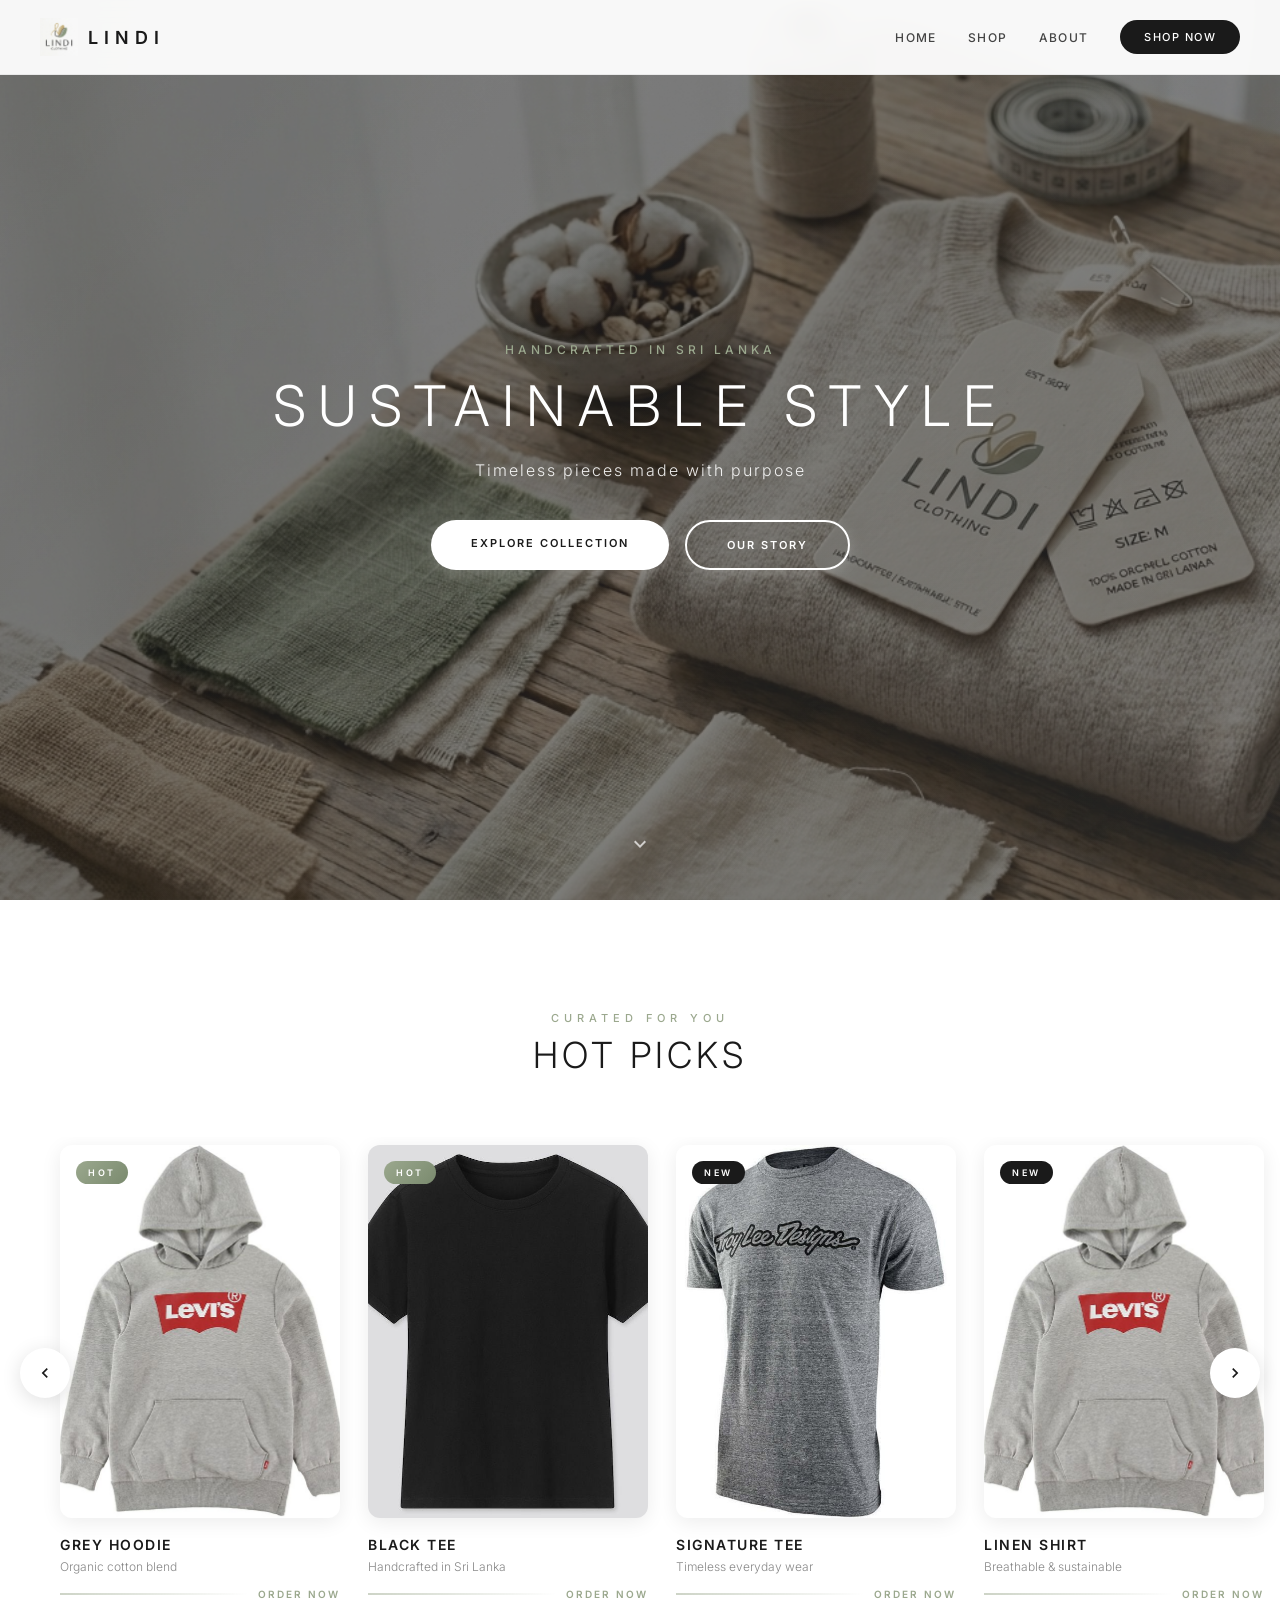
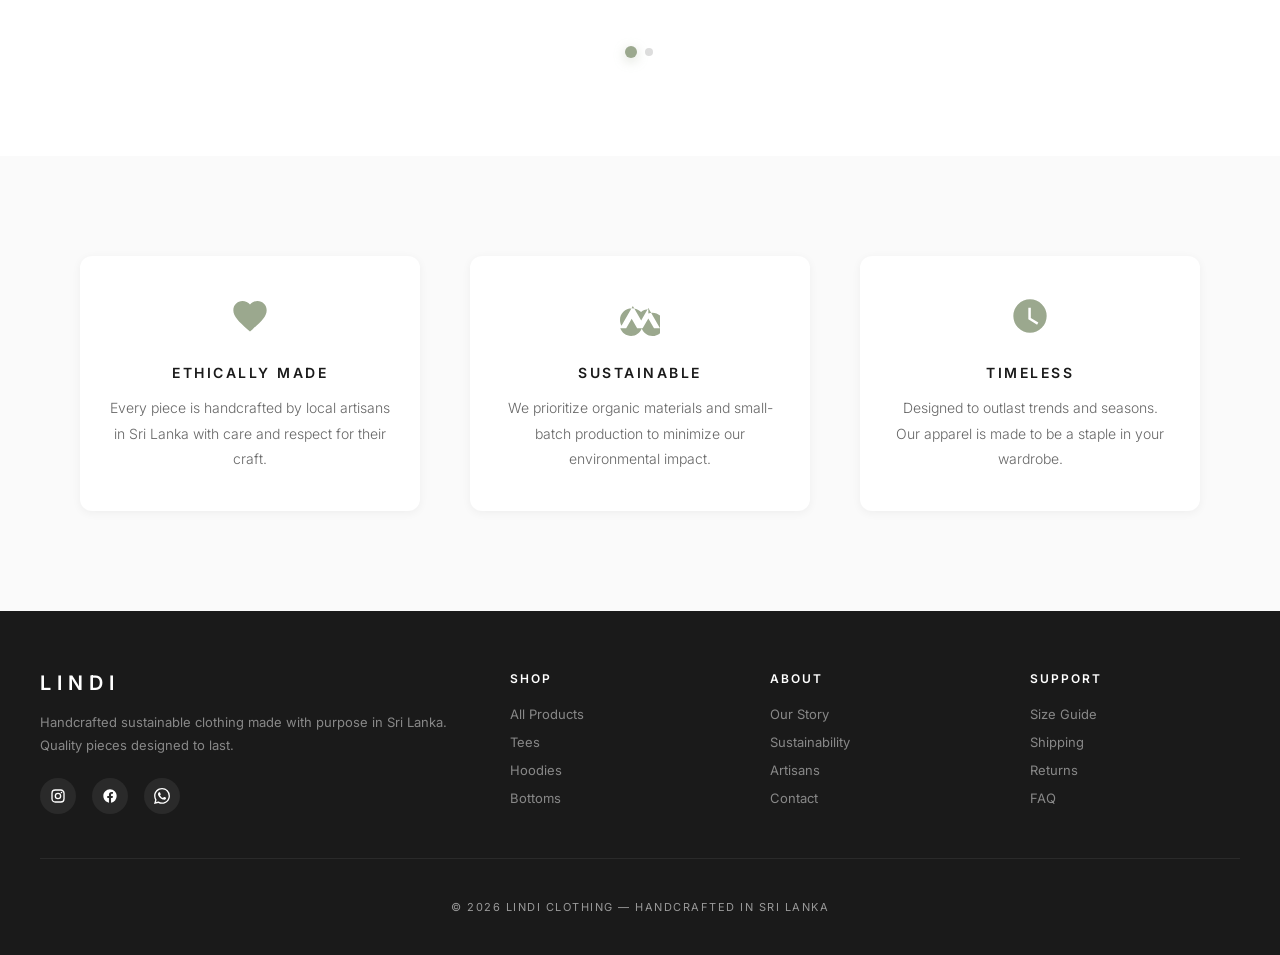
==== index.html @ acdf3db8 "Update index.html" ====
<!DOCTYPE html>
<html lang="en">
<head>
  <meta charset="UTF-8">
  <title>LINDI CLOTHING | Sustainable Style</title>
  <meta name="viewport" content="width=device-width, initial-scale=1.0">
  <link rel="icon" type="image/png" href="favicon.png">
  <link href="https://fonts.googleapis.com/css2?family=Inter:wght@300;400;500;600;700&display=swap" rel="stylesheet">
  <style>
    *, *::before, *::after { box-sizing: border-box; }
    body { 
      font-family: 'Inter', sans-serif; 
      margin: 0; 
      background: #fafafa; 
      color: #1a1a1a; 
      overflow-x: hidden; 
    }

    /* --- NAVIGATION --- */
    nav {
      background: rgba(255, 255, 255, 0.95);
      backdrop-filter: blur(10px);
      padding: 18px 40px;
      display: flex;
      justify-content: space-between;
      align-items: center;
      position: fixed;
      top: 0;
      left: 0;
      right: 0;
      z-index: 1000;
      border-bottom: 1px solid rgba(0,0,0,0.06);
      transition: padding 0.3s, box-shadow 0.3s;
    }
    nav.scrolled { 
      padding: 12px 40px; 
      box-shadow: 0 2px 20px rgba(0,0,0,0.08);
    }
    .logo-container { 
      display: flex; 
      align-items: center; 
      text-decoration: none;
      transition: transform 0.3s;
    }
    .logo-container:hover { transform: scale(1.02); }
    .logo-img { height: 38px; margin-right: 10px; }
    .brand-name { 
      font-size: 18px; 
      letter-spacing: 6px; 
      color: #1a1a1a; 
      font-weight: 600; 
      text-transform: uppercase; 
    }
    .nav-links { display: flex; align-items: center; gap: 32px; }
    .nav-link { 
      color: #444; 
      text-decoration: none; 
      font-size: 12px; 
      letter-spacing: 1.2px; 
      font-weight: 500; 
      text-transform: uppercase; 
      position: relative;
      transition: color 0.3s;
    }
    .nav-link::after {
      content: '';
      position: absolute;
      bottom: -4px;
      left: 0;
      width: 0;
      height: 2px;
      background: #9BA88E;
      transition: width 0.3s;
    }
    .nav-link:hover { color: #9BA88E; }
    .nav-link:hover::after { width: 100%; }
    .nav-cta {
      padding: 10px 24px;
      background: #1a1a1a;
      color: #fff !important;
      border-radius: 30px;
      font-size: 11px;
      letter-spacing: 1.5px;
      font-weight: 500;
      text-transform: uppercase;
      transition: all 0.3s;
    }
    .nav-cta:hover { 
      background: #9BA88E; 
      transform: translateY(-2px);
      box-shadow: 0 4px 12px rgba(155, 168, 142, 0.3);
    }
    .mobile-menu-btn {
      display: none;
      background: none;
      border: none;
      cursor: pointer;
      padding: 8px;
      z-index: 1001;
    }
    .mobile-menu-btn span {
      display: block;
      width: 24px;
      height: 2px;
      background: #1a1a1a;
      margin: 5px 0;
      transition: 0.3s;
    }

    /* --- HERO --- */
    .hero {
      position: relative;
      height: 100vh;
      width: 100%;
      background: linear-gradient(135deg, #1a1a1a 0%, #3a3a3a 100%);
      display: flex;
      justify-content: center;
      align-items: center;
      text-align: center;
      overflow: hidden;
    }
    .hero-bg {
      position: absolute;
      inset: 0;
      background: url('hero.png') no-repeat center center;
      background-size: cover;
      opacity: 0.4;
      animation: zoomIn 20s ease-in-out infinite alternate;
    }
    @keyframes zoomIn {
      0% { transform: scale(1); }
      100% { transform: scale(1.1); }
    }
    .hero-content { 
      position: relative; 
      z-index: 2; 
      color: white; 
      padding: 0 20px;
      animation: fadeInUp 1s ease-out;
    }
    @keyframes fadeInUp {
      from { opacity: 0; transform: translateY(30px); }
      to { opacity: 1; transform: translateY(0); }
    }
    .hero-eyebrow {
      font-size: 12px;
      letter-spacing: 4px;
      text-transform: uppercase;
      color: #9BA88E;
      margin-bottom: 16px;
      font-weight: 500;
    }
    .hero-content h1 { 
      font-size: 56px; 
      font-weight: 300; 
      letter-spacing: 12px; 
      text-transform: uppercase; 
      margin: 0 0 20px; 
      line-height: 1.2;
    }
    .hero-subtitle {
      font-size: 16px;
      font-weight: 300;
      letter-spacing: 2px;
      margin-bottom: 40px;
      opacity: 0.9;
    }
    .hero-buttons {
      display: flex;
      gap: 16px;
      justify-content: center;
      flex-wrap: wrap;
    }
    .hero-btn {
      display: inline-block;
      padding: 16px 40px;
      background: #fff;
      color: #1a1a1a;
      text-decoration: none;
      font-size: 11px;
      letter-spacing: 2px;
      font-weight: 600;
      text-transform: uppercase;
      border-radius: 30px;
      transition: all 0.3s;
      box-shadow: 0 4px 15px rgba(255,255,255,0.2);
    }
    .hero-btn:hover { 
      background: #9BA88E; 
      color: #fff;
      transform: translateY(-3px);
      box-shadow: 0 8px 25px rgba(155, 168, 142, 0.4);
    }
    .hero-btn.secondary {
      background: transparent;
      border: 2px solid #fff;
      color: #fff;
    }
    .hero-btn.secondary:hover {
      background: #fff;
      color: #1a1a1a;
    }
    .scroll-indicator {
      position: absolute;
      bottom: 40px;
      left: 50%;
      transform: translateX(-50%);
      animation: bounce 2s infinite;
    }
    @keyframes bounce {
      0%, 20%, 50%, 80%, 100% { transform: translateX(-50%) translateY(0); }
      40% { transform: translateX(-50%) translateY(-10px); }
      60% { transform: translateX(-50%) translateY(-5px); }
    }
    .scroll-indicator svg {
      width: 24px;
      height: 24px;
      fill: #fff;
      opacity: 0.7;
    }

    /* --- HOT PICKS --- */
    .hot-picks-section { 
      padding: 100px 0; 
      background: #fff;
      position: relative;
    }
    .section-eyebrow { 
      text-align: center; 
      font-size: 11px; 
      letter-spacing: 5px; 
      text-transform: uppercase; 
      color: #9BA88E; 
      font-weight: 500; 
      margin-bottom: 8px; 
    }
    .section-heading { 
      text-align: center; 
      font-size: 36px; 
      font-weight: 300; 
      letter-spacing: 4px; 
      color: #1a1a1a; 
      margin: 0 0 60px; 
      text-transform: uppercase;
    }

    .hp-track-wrap { position: relative; overflow: hidden; }
    .hp-track {
      display: flex;
      gap: 28px;
      padding: 8px 60px;
      transition: transform 0.5s cubic-bezier(0.25, 0.46, 0.45, 0.94);
      will-change: transform;
    }

    .hp-card { 
      flex-shrink: 0; 
      width: 280px; 
      cursor: pointer;
      transition: transform 0.3s;
    }
    .hp-card:hover { transform: translateY(-8px); }
    .hp-img-wrap {
      position: relative;
      width: 100%;
      aspect-ratio: 3/4;
      background: #f8f8f8;
      border-radius: 12px;
      overflow: hidden;
      margin-bottom: 18px;
      box-shadow: 0 4px 20px rgba(0,0,0,0.08);
      transition: box-shadow 0.3s;
    }
    .hp-card:hover .hp-img-wrap {
      box-shadow: 0 12px 40px rgba(0,0,0,0.15);
    }
    .hp-img-wrap img { 
      width: 100%; 
      height: 100%; 
      object-fit: cover; 
      display: block; 
      transition: transform 0.6s ease; 
    }
    .hp-card:hover .hp-img-wrap img { transform: scale(1.08); }

    .hp-badge {
      position: absolute;
      top: 16px;
      left: 16px;
      background: #1a1a1a;
      color: #fff;
      font-size: 9px;
      letter-spacing: 2.5px;
      font-weight: 600;
      text-transform: uppercase;
      padding: 6px 12px;
      border-radius: 20px;
      z-index: 2;
    }
    .hp-badge.hot { background: linear-gradient(135deg, #9BA88E 0%, #7a8a6e 100%); }

    .hp-card-name { 
      font-size: 14px; 
      letter-spacing: 1.5px; 
      text-transform: uppercase; 
      color: #1a1a1a; 
      font-weight: 600; 
      margin: 0 0 6px; 
    }
    .hp-card-sub { 
      font-size: 12px; 
      color: #888; 
      font-weight: 300; 
      margin: 0 0 14px; 
    }
    .hp-cta { 
      display: flex; 
      align-items: center; 
      gap: 10px; 
      font-size: 10px; 
      letter-spacing: 2px; 
      text-transform: uppercase; 
      color: #9BA88E; 
      font-weight: 600; 
    }
    .hp-cta-line { 
      flex: 1; 
      height: 2px; 
      background: linear-gradient(90deg, #9BA88E, transparent);
      opacity: 0.5; 
      transition: opacity 0.3s; 
    }
    .hp-card:hover .hp-cta-line { opacity: 1; }

    .hp-btn {
      position: absolute;
      top: 50%;
      transform: translateY(-50%);
      width: 50px;
      height: 50px;
      border-radius: 50%;
      background: #fff;
      border: none;
      display: flex;
      align-items: center;
      justify-content: center;
      cursor: pointer;
      z-index: 10;
      box-shadow: 0 4px 20px rgba(0,0,0,0.12);
      transition: all 0.3s;
    }
    .hp-btn:hover { 
      background: #9BA88E; 
      transform: translateY(-50%) scale(1.1);
      box-shadow: 0 6px 30px rgba(155, 168, 142, 0.4);
    }
    .hp-btn svg { width: 20px; fill: #1a1a1a; transition: fill 0.2s; }
    .hp-btn:hover svg { fill: #fff; }
    .hp-prev { left: 20px; }
    .hp-next { right: 20px; }

    .hp-dots { display: flex; justify-content: center; gap: 10px; margin-top: 40px; }
    .hp-dot {
      width: 8px; height: 8px; border-radius: 50%;
      background: #ddd; border: none; padding: 0; cursor: pointer;
      transition: all 0.3s;
    }
    .hp-dot:hover { background: #bbb; }
    .hp-dot.active { 
      background: #9BA88E; 
      transform: scale(1.5);
      box-shadow: 0 2px 8px rgba(155, 168, 142, 0.4);
    }

    /* --- PILLARS --- */
    .pillars {
      display: grid;
      grid-template-columns: repeat(auto-fit, minmax(300px, 1fr));
      gap: 50px;
      padding: 100px 40px;
      max-width: 1200px;
      margin: 0 auto;
      text-align: center;
      background: #fafafa;
    }
    .pillar-item {
      padding: 40px 30px;
      background: #fff;
      border-radius: 12px;
      transition: all 0.3s;
      box-shadow: 0 2px 10px rgba(0,0,0,0.05);
    }
    .pillar-item:hover {
      transform: translateY(-8px);
      box-shadow: 0 12px 30px rgba(0,0,0,0.1);
    }
    .pillar-item svg { 
      width: 40px; 
      height: 40px; 
      margin-bottom: 24px; 
      fill: #9BA88E;
      transition: transform 0.3s;
    }
    .pillar-item:hover svg { transform: scale(1.1); }
    .pillar-item h3 { 
      font-size: 14px; 
      letter-spacing: 2.5px; 
      text-transform: uppercase; 
      font-weight: 600; 
      margin: 0 0 14px;
      color: #1a1a1a;
    }
    .pillar-item p { 
      font-size: 14px; 
      color: #666; 
      font-weight: 300; 
      line-height: 1.8; 
      margin: 0; 
    }

    /* --- FOOTER --- */
    footer {
      background: #1a1a1a;
      color: #999;
      padding: 60px 40px 30px;
    }
    .footer-content {
      max-width: 1200px;
      margin: 0 auto;
      display: grid;
      grid-template-columns: 2fr 1fr 1fr 1fr;
      gap: 50px;
      margin-bottom: 40px;
    }
    .footer-brand h3 {
      font-size: 20px;
      letter-spacing: 6px;
      text-transform: uppercase;
      color: #fff;
      margin: 0 0 16px;
      font-weight: 600;
    }
    .footer-brand p {
      font-size: 13px;
      line-height: 1.8;
      color: #888;
      margin: 0 0 20px;
    }
    .social-links {
      display: flex;
      gap: 16px;
    }
    .social-links a {
      width: 36px;
      height: 36px;
      background: #2a2a2a;
      border-radius: 50%;
      display: flex;
      align-items: center;
      justify-content: center;
      transition: all 0.3s;
    }
    .social-links a:hover {
      background: #9BA88E;
      transform: translateY(-3px);
    }
    .social-links svg {
      width: 16px;
      height: 16px;
      fill: #fff;
    }
    .footer-section h4 {
      font-size: 12px;
      letter-spacing: 2px;
      text-transform: uppercase;
      color: #fff;
      margin: 0 0 20px;
      font-weight: 600;
    }
    .footer-section a {
      display: block;
      color: #888;
      text-decoration: none;
      font-size: 13px;
      margin-bottom: 12px;
      transition: color 0.3s;
    }
    .footer-section a:hover { color: #9BA88E; }
    .footer-bottom {
      border-top: 1px solid #2a2a2a;
      padding-top: 30px;
      text-align: center;
      font-size: 11px;
      letter-spacing: 1.5px;
      text-transform: uppercase;
    }

    /* --- RESPONSIVE & MOBILE NAV FIX --- */
    @media (max-width: 968px) {
      .mobile-menu-btn { display: block; }
      
      .nav-links { 
        display: none; /* Hidden by default */
        flex-direction: column;
        position: absolute;
        top: 100%;
        left: 0;
        width: 100%;
        background: #fff;
        padding: 40px;
        gap: 24px;
        border-bottom: 1px solid rgba(0,0,0,0.06);
        box-shadow: 0 10px 30px rgba(0,0,0,0.1);
        text-align: center;
      }

      /* When menu is open */
      .nav-links.active {
        display: flex;
      }

      /* Animation for Hamburger to X */
      .mobile-menu-btn.active span:nth-child(1) { transform: translateY(7px) rotate(45deg); }
      .mobile-menu-btn.active span:nth-child(2) { opacity: 0; }
      .mobile-menu-btn.active span:nth-child(3) { transform: translateY(-7px) rotate(-45deg); }

      .hero-content h1 { font-size: 40px; letter-spacing: 8px; }
      .section-heading { font-size: 28px; }
      .footer-content { grid-template-columns: 1fr; gap: 40px; }
    }

    @media (max-width: 768px) {
      nav { padding: 15px 20px; }
      .hero-content h1 { font-size: 32px; letter-spacing: 6px; }
      .hero-subtitle { font-size: 14px; }
      .hp-btn { display: none; }
      .hp-track { padding: 8px 20px; overflow-x: auto; scrollbar-width: none; }
      .hp-track::-webkit-scrollbar { display: none; }
      .hp-card { width: 220px; }
      .pillars { padding: 60px 20px; gap: 30px; }
    }
  </style>
</head>
<body>

<!-- NAVIGATION -->
<nav id="nav">
  <a href="index.html" class="logo-container">
    <img src="logo.png" alt="Lindi Logo" class="logo-img">
    <span class="brand-name">LINDI</span>
  </a>
  
  <div class="nav-links" id="navLinks">
    <a href="index.html" class="nav-link">Home</a>
    <a href="shop.html" class="nav-link">Shop</a>
    <a href="about.html" class="nav-link">About</a>
    <a href="shop.html" class="nav-link nav-cta">Shop Now</a>
  </div>

  <button class="mobile-menu-btn" id="menuBtn" aria-label="Toggle Menu">
    <span></span>
    <span></span>
    <span></span>
  </button>
</nav>

<!-- HERO -->
<section class="hero">
  <div class="hero-bg"></div>
  <div class="hero-content">
    <p class="hero-eyebrow">Handcrafted in Sri Lanka</p>
    <h1>Sustainable Style</h1>
    <p class="hero-subtitle">Timeless pieces made with purpose</p>
    <div class="hero-buttons">
      <a href="shop.html" class="hero-btn">Explore Collection</a>
      <a href="about.html" class="hero-btn secondary">Our Story</a>
    </div>
  </div>
  <div class="scroll-indicator">
    <svg viewBox="0 0 24 24"><path d="M7.41 8.59L12 13.17l4.59-4.58L18 10l-6 6-6-6 1.41-1.41z"/></svg>
  </div>
</section>

<!-- HOT PICKS -->
<section class="hot-picks-section">
  <p class="section-eyebrow">Curated for you</p>
  <h2 class="section-heading">Hot Picks</h2>

  <div class="hp-track-wrap">
    <button class="hp-btn hp-prev" id="prevBtn" aria-label="Previous">
      <svg viewBox="0 0 24 24"><path d="M15.41 16.59L10.83 12l4.58-4.59L14 6l-6 6 6 6 1.41-1.41z"/></svg>
    </button>

    <div class="hp-track" id="track">
      <div class="hp-card" onclick="openWA('Grey Hoodie')">
        <div class="hp-img-wrap">
          <span class="hp-badge hot">Hot</span>
          <img src="grey-hoodie.jpg" alt="Grey Hoodie">
        </div>
        <p class="hp-card-name">Grey Hoodie</p>
        <p class="hp-card-sub">Organic cotton blend</p>
        <div class="hp-cta"><span class="hp-cta-line"></span>Order Now</div>
      </div>

      <div class="hp-card" onclick="openWA('Black Tee')">
        <div class="hp-img-wrap">
          <span class="hp-badge hot">Hot</span>
          <img src="black-t-shirt.jpg" alt="Black Tee">
        </div>
        <p class="hp-card-name">Black Tee</p>
        <p class="hp-card-sub">Handcrafted in Sri Lanka</p>
        <div class="hp-cta"><span class="hp-cta-line"></span>Order Now</div>
      </div>

      <div class="hp-card" onclick="openWA('Signature Tee')">
        <div class="hp-img-wrap">
          <span class="hp-badge">New</span>
          <img src="product3.jpg" alt="Signature Tee">
        </div>
        <p class="hp-card-name">Signature Tee</p>
        <p class="hp-card-sub">Timeless everyday wear</p>
        <div class="hp-cta"><span class="hp-cta-line"></span>Order Now</div>
      </div>

      <div class="hp-card" onclick="openWA('Linen Shirt')">
        <div class="hp-img-wrap">
          <span class="hp-badge">New</span>
          <img src="grey-hoodie.jpg" alt="Linen Shirt">
        </div>
        <p class="hp-card-name">Linen Shirt</p>
        <p class="hp-card-sub">Breathable & sustainable</p>
        <div class="hp-cta"><span class="hp-cta-line"></span>Order Now</div>
      </div>
    </div>

    <button class="hp-btn hp-next" id="nextBtn" aria-label="Next">
      <svg viewBox="0 0 24 24"><path d="M8.59 16.59L13.17 12 8.59 7.41 10 6l6 6-6 6-1.41-1.41z"/></svg>
    </button>
  </div>

  <div class="hp-dots" id="dots"></div>
</section>

<!-- PILLARS -->
<section class="pillars">
  <div class="pillar-item">
    <svg viewBox="0 0 24 24"><path d="M12 21.35l-1.45-1.32C5.4 15.36 2 12.28 2 8.5 2 5.42 4.42 3 7.5 3c1.74 0 3.41.81 4.5 2.09C13.09 3.81 14.76 3 16.5 3 19.58 3 22 5.42 22 8.5c0 3.78-3.4 6.86-8.55 11.54L12 21.35z"/></svg>
    <h3>Ethically Made</h3>
    <p>Every piece is handcrafted by local artisans in Sri Lanka with care and respect for their craft.</p>
  </div>
  <div class="pillar-item">
    <svg viewBox="0 0 24 24"><path d="M17 8C15.32 8 13.84 8.61 12.65 9.61 11.16 8.23 9.18 7.39 7 7.39 3.13 7.39 0 10.52 0 14.39c0 1.24.32 2.41.89 3.42L7.7 6.03l5.01 8.68L17 7.27 24 19.39h-3.6L17 13.52l-3.43 5.87h-3.28L7 13.7l-3.29 5.69H.16C1.1 22.07 3.65 24 6.64 24c2.93 0 5.44-1.88 6.4-4.47C14 22.12 16.5 24 19.43 24 23.3 24 26.43 20.87 26.43 17c0-3.87-3.13-7-7-7-.86 0-1.69.15-2.43.44V8z"/></svg>
    <h3>Sustainable</h3>
    <p>We prioritize organic materials and small-batch production to minimize our environmental impact.</p>
  </div>
  <div class="pillar-item">
    <svg viewBox="0 0 24 24"><path d="M12 2A10 10 0 0 0 2 12a10 10 0 0 0 10 10 10 10 0 0 0 10-10A10 10 0 0 0 12 2zm.5 5v6.2l4.5 2.7-.75 1.3L11 14V7h1.5z"/></svg>
    <h3>Timeless</h3>
    <p>Designed to outlast trends and seasons. Our apparel is made to be a staple in your wardrobe.</p>
  </div>
</section>

<!-- FOOTER -->
<footer>
  <div class="footer-content">
    <div class="footer-brand">
      <h3>LINDI</h3>
      <p>Handcrafted sustainable clothing made with purpose in Sri Lanka. Quality pieces designed to last.</p>
      <div class="social-links">
        <a href="#" aria-label="Instagram"><svg viewBox="0 0 24 24"><path d="M7.8 2h8.4C19.4 2 22 4.6 22 7.8v8.4a5.8 5.8 0 0 1-5.8 5.8H7.8C4.6 22 2 19.4 2 16.2V7.8A5.8 5.8 0 0 1 7.8 2m-.2 2A3.6 3.6 0 0 0 4 7.6v8.8C4 18.39 5.61 20 7.6 20h8.8a3.6 3.6 0 0 0 3.6-3.6V7.6C20 5.61 18.39 4 16.4 4H7.6m9.65 1.5a1.25 1.25 0 0 1 1.25 1.25A1.25 1.25 0 0 1 17.25 8 1.25 1.25 0 0 1 16 6.75a1.25 1.25 0 0 1 1.25-1.25M12 7a5 5 0 0 1 5 5 5 5 0 0 1-5 5 5 5 0 0 1-5-5 5 5 0 0 1 5-5m0 2a3 3 0 0 0-3 3 3 3 0 0 0 3 3 3 3 0 0 0 3-3 3 3 0 0 0-3-3z"/></svg></a>
        <a href="#" aria-label="Facebook"><svg viewBox="0 0 24 24"><path d="M12 2.04C6.5 2.04 2 6.53 2 12.06C2 17.06 5.66 21.21 10.44 21.96V14.96H7.9V12.06H10.44V9.85C10.44 7.34 11.93 5.96 14.22 5.96C15.31 5.96 16.45 6.15 16.45 6.15V8.62H15.19C13.95 8.62 13.56 9.39 13.56 10.18V12.06H16.34L15.89 14.96H13.56V21.96A10 10 0 0 0 22 12.06C22 6.53 17.5 2.04 12 2.04Z"/></svg></a>
        <a href="https://wa.me/94725050456" aria-label="WhatsApp"><svg viewBox="0 0 24 24"><path d="M17.472 14.382c-.297-.149-1.758-.867-2.03-.967-.273-.099-.471-.148-.67.15-.197.297-.767.966-.94 1.164-.173.199-.347.223-.644.075-.297-.15-1.255-.463-2.39-1.475-.883-.788-1.48-1.761-1.653-2.059-.173-.297-.018-.458.13-.606.134-.133.298-.347.446-.52.149-.174.198-.298.298-.497.099-.198.05-.371-.025-.52-.075-.149-.669-1.612-.916-2.207-.242-.579-.487-.5-.669-.51-.173-.008-.371-.01-.57-.01-.198 0-.52.074-.792.372-.272.297-1.04 1.016-1.04 2.479 0 1.462 1.065 2.875 1.213 3.074.149.198 2.096 3.2 5.077 4.487.709.306 1.262.489 1.694.625.712.227 1.36.195 1.871.118.571-.085 1.758-.719 2.006-1.413.248-.694.248-1.289.173-1.413-.074-.124-.272-.198-.57-.347m-5.421 7.403h-.004a9.87 9.87 0 01-5.031-1.378l-.361-.214-3.741.982.998-3.648-.235-.374a9.86 9.86 0 01-1.51-5.26c.001-5.45 4.436-9.884 9.888-9.884 2.64 0 5.122 1.03 6.988 2.898a9.825 9.825 0 012.893 6.994c-.003 5.45-4.437 9.884-9.885 9.884m8.413-18.297A11.815 11.815 0 0012.05 0C5.495 0 .16 5.335.157 11.892c0 2.096.547 4.142 1.588 5.945L.057 24l6.305-1.654a11.882 11.882 0 005.683 1.448h.005c6.554 0 11.89-5.335 11.893-11.893a11.821 11.821 0 00-3.48-8.413z"/></svg></a>
      </div>
    </div>
    <div class="footer-section">
      <h4>Shop</h4>
      <a href="shop.html">All Products</a>
      <a href="shop.html">Tees</a>
      <a href="shop.html">Hoodies</a>
      <a href="shop.html">Bottoms</a>
    </div>
    <div class="footer-section">
      <h4>About</h4>
      <a href="about.html">Our Story</a>
      <a href="about.html">Sustainability</a>
      <a href="about.html">Artisans</a>
      <a href="about.html">Contact</a>
    </div>
    <div class="footer-section">
      <h4>Support</h4>
      <a href="#">Size Guide</a>
      <a href="#">Shipping</a>
      <a href="#">Returns</a>
      <a href="#">FAQ</a>
    </div>
  </div>
  <div class="footer-bottom">
    <p>&copy; 2026 LINDI CLOTHING — Handcrafted in Sri Lanka</p>
  </div>
</footer>

<script>
  // Mobile Menu Toggle
  const menuBtn = document.getElementById('menuBtn');
  const navLinks = document.getElementById('navLinks');

  menuBtn.addEventListener('click', () => {
    menuBtn.classList.toggle('active');
    navLinks.classList.toggle('active');
  });

  // Close menu when a link is clicked
  document.querySelectorAll('.nav-link').forEach(link => {
    link.addEventListener('click', () => {
      menuBtn.classList.remove('active');
      navLinks.classList.remove('active');
    });
  });

  // Scroll effect on nav
  window.addEventListener('scroll', () => {
    const nav = document.getElementById('nav');
    if (window.scrollY > 50) {
      nav.classList.add('scrolled');
    } else {
      nav.classList.remove('scrolled');
    }
  });

  // WhatsApp function
  function openWA(item) {
    window.open('https://wa.me/94725050456?text=Interested in ' + encodeURIComponent(item), '_blank');
  }

  // Carousel Logic
  const track = document.getElementById('track');
  const dotsEl = document.getElementById('dots');
  const cards = track.querySelectorAll('.hp-card');
  const CARD_W = 280 + 28;
  const VISIBLE = window.innerWidth > 968 ? 3 : 1;
  const MAX = Math.max(0, cards.length - VISIBLE);
  let cur = 0;

  cards.forEach((_, i) => {
    if (i <= MAX) {
      const d = document.createElement('button');
      d.className = 'hp-dot' + (i === 0 ? ' active' : '');
      d.setAttribute('aria-label', 'Go to slide ' + (i + 1));
      d.onclick = () => go(i);
      dotsEl.appendChild(d);
    }
  });

  function go(n) {
    cur = Math.max(0, Math.min(n, MAX));
    track.style.transform = 'translateX(-' + (cur * CARD_W) + 'px)';
    const dots = dotsEl.querySelectorAll('.hp-dot');
    dots.forEach((d, i) => d.classList.toggle('active', i === cur));
  }

  document.getElementById('nextBtn').onclick = () => go(cur + 1);
  document.getElementById('prevBtn').onclick = () => go(cur - 1);

  // Re-calculate VISIBLE on resize for carousel
  window.addEventListener('resize', () => {
    const newVisible = window.innerWidth > 968 ? 3 : 1;
    // Simple refresh logic if needed
  });
</script>

</body>
</html>
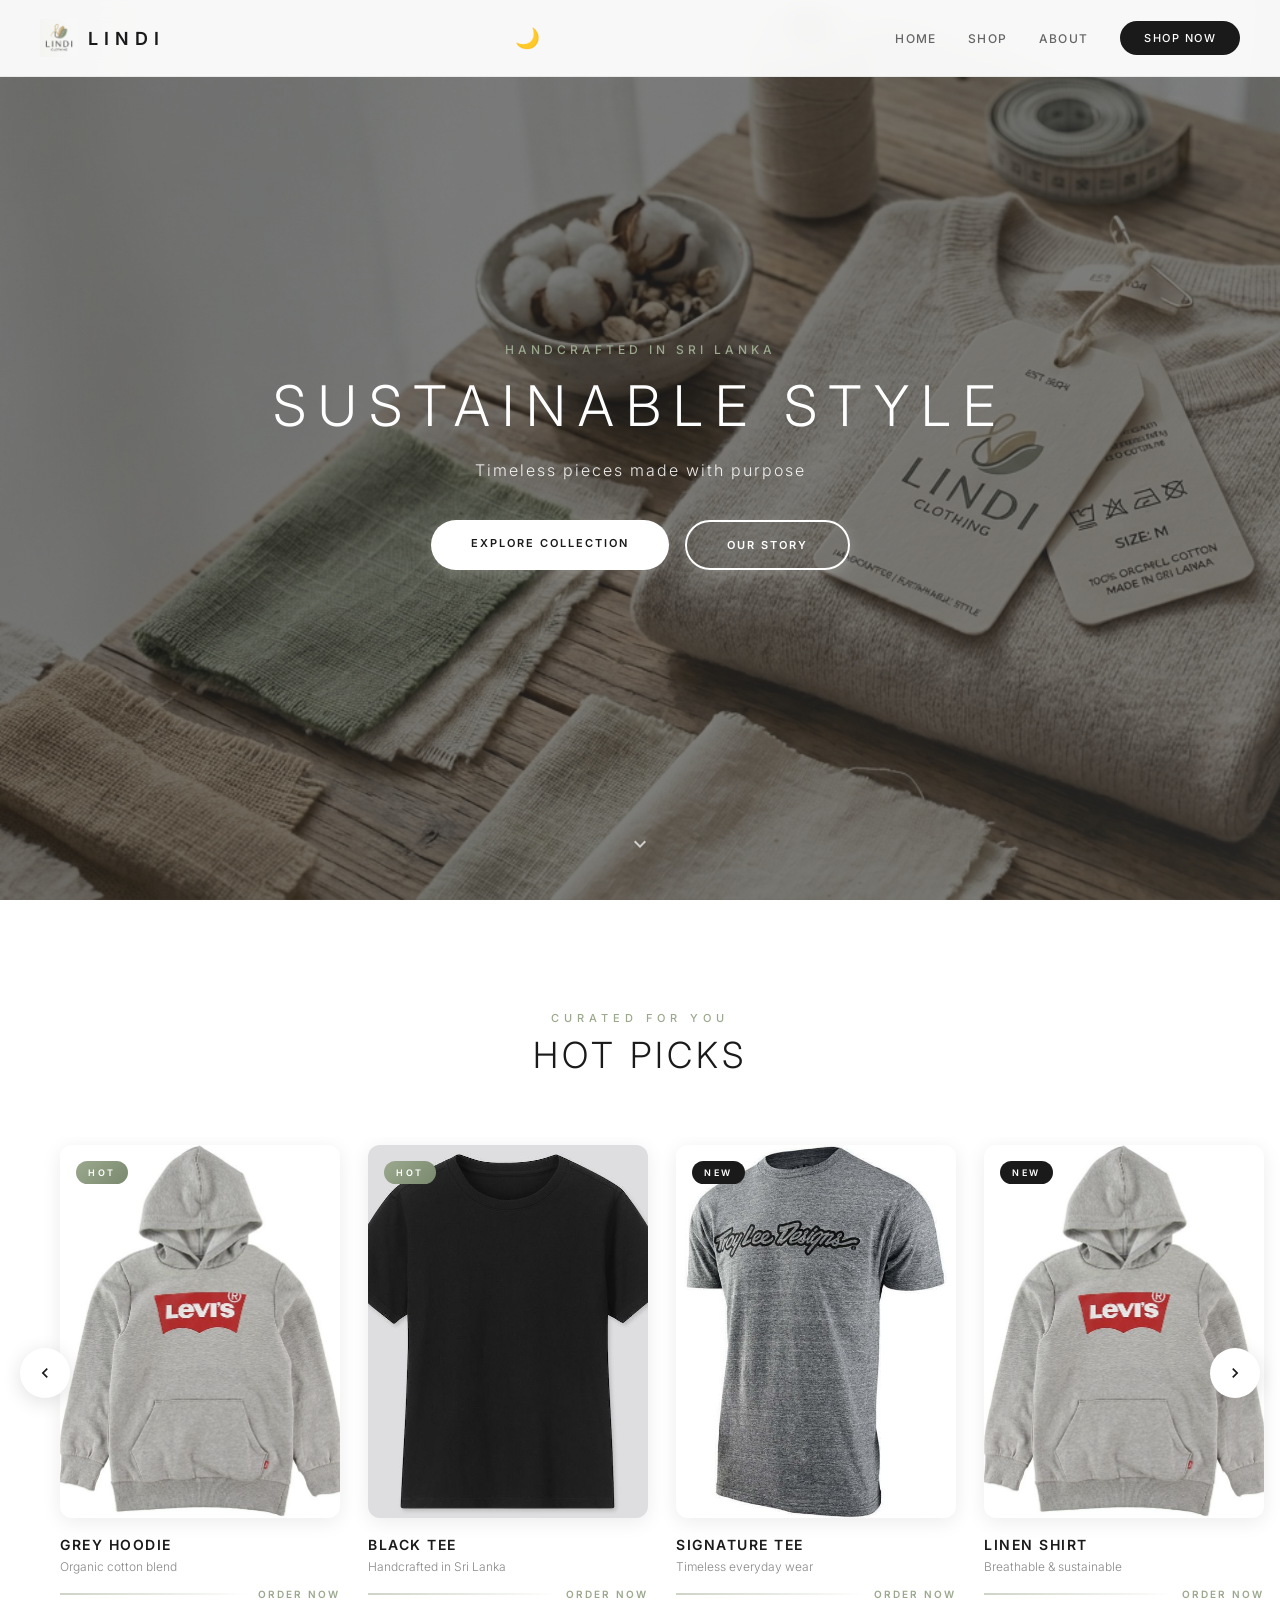
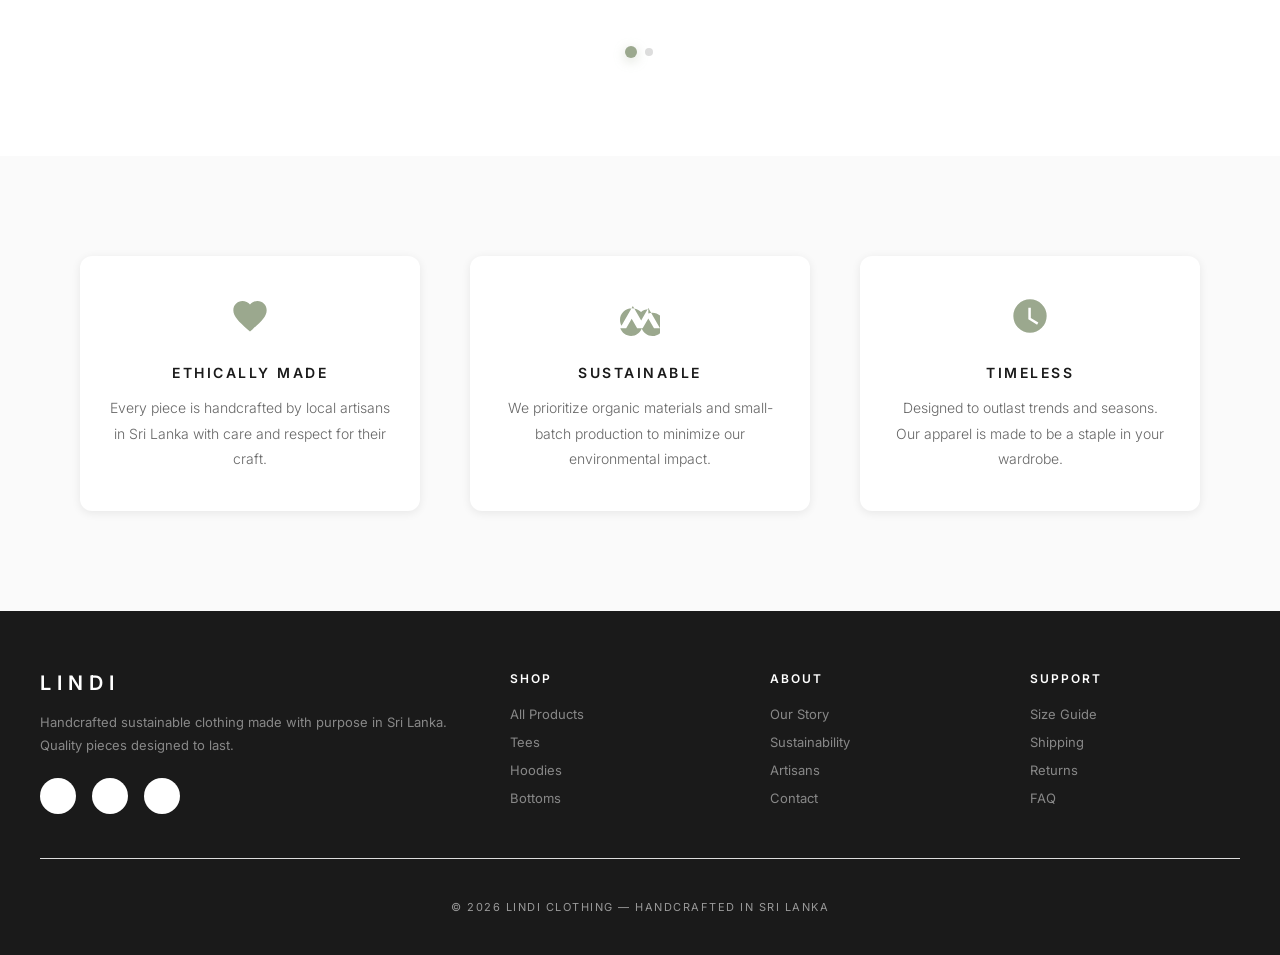
==== commit a392bea8: "feat: add dark mode to website - Implement dark mode using CSS variables and data-theme attribute. -" ====
--- a/index.html
+++ b/index.html
@@ -4,6 +4,8 @@
   <meta charset="UTF-8">
   <title>LINDI CLOTHING | Sustainable Style</title>
   <meta name="viewport" content="width=device-width, initial-scale=1.0">
+  <link rel="stylesheet" href="vars.css">
+  <script src="theme.js"></script>
   <link rel="icon" type="image/png" href="favicon.png">
   <link href="https://fonts.googleapis.com/css2?family=Inter:wght@300;400;500;600;700&display=swap" rel="stylesheet">
   <style>
@@ -11,14 +13,14 @@
     body { 
       font-family: 'Inter', sans-serif; 
       margin: 0; 
-      background: #fafafa; 
-      color: #1a1a1a; 
+      background: var(--bg-color);
+      color: var(--text-color);
       overflow-x: hidden; 
     }
 
     /* --- NAVIGATION --- */
     nav {
-      background: rgba(255, 255, 255, 0.95);
+      background: var(--nav-bg);
       backdrop-filter: blur(10px);
       padding: 18px 40px;
       display: flex;
@@ -29,12 +31,12 @@
       left: 0;
       right: 0;
       z-index: 1000;
-      border-bottom: 1px solid rgba(0,0,0,0.06);
+      border-bottom: 1px solid var(--nav-border);
       transition: padding 0.3s, box-shadow 0.3s;
     }
     nav.scrolled { 
       padding: 12px 40px; 
-      box-shadow: 0 2px 20px rgba(0,0,0,0.08);
+      box-shadow: 0 2px 20px var(--card-shadow);
     }
     .logo-container { 
       display: flex; 
@@ -47,13 +49,13 @@
     .brand-name { 
       font-size: 18px; 
       letter-spacing: 6px; 
-      color: #1a1a1a; 
+      color: var(--text-color);
       font-weight: 600; 
       text-transform: uppercase; 
     }
     .nav-links { display: flex; align-items: center; gap: 32px; }
     .nav-link { 
-      color: #444; 
+      color: var(--secondary-text);
       text-decoration: none; 
       font-size: 12px; 
       letter-spacing: 1.2px; 
@@ -69,15 +71,15 @@
       left: 0;
       width: 0;
       height: 2px;
-      background: #9BA88E;
+      background: var(--accent-color);
       transition: width 0.3s;
     }
-    .nav-link:hover { color: #9BA88E; }
+    .nav-link:hover { color: var(--accent-color); }
     .nav-link:hover::after { width: 100%; }
     .nav-cta {
       padding: 10px 24px;
-      background: #1a1a1a;
-      color: #fff !important;
+      background: var(--footer-bg);
+      color: var(--text-on-dark);
       border-radius: 30px;
       font-size: 11px;
       letter-spacing: 1.5px;
@@ -86,9 +88,9 @@
       transition: all 0.3s;
     }
     .nav-cta:hover { 
-      background: #9BA88E; 
+      background: var(--accent-color);
       transform: translateY(-2px);
-      box-shadow: 0 4px 12px rgba(155, 168, 142, 0.3);
+      box-shadow: 0 4px 12px rgba(var(--accent-rgb), 0.3);
     }
     .mobile-menu-btn {
       display: none;
@@ -102,7 +104,7 @@
       display: block;
       width: 24px;
       height: 2px;
-      background: #1a1a1a;
+      background: var(--footer-bg);
       margin: 5px 0;
       transition: 0.3s;
     }
@@ -112,7 +114,7 @@
       position: relative;
       height: 100vh;
       width: 100%;
-      background: linear-gradient(135deg, #1a1a1a 0%, #3a3a3a 100%);
+      background: var(--hero-overlay);
       display: flex;
       justify-content: center;
       align-items: center;
@@ -134,7 +136,7 @@
     .hero-content { 
       position: relative; 
       z-index: 2; 
-      color: white; 
+      color: var(--secondary-bg);
       padding: 0 20px;
       animation: fadeInUp 1s ease-out;
     }
@@ -146,7 +148,7 @@
       font-size: 12px;
       letter-spacing: 4px;
       text-transform: uppercase;
-      color: #9BA88E;
+      color: var(--accent-color);
       margin-bottom: 16px;
       font-weight: 500;
     }
@@ -174,8 +176,8 @@
     .hero-btn {
       display: inline-block;
       padding: 16px 40px;
-      background: #fff;
-      color: #1a1a1a;
+      background: var(--secondary-bg);
+      color: var(--text-color);
       text-decoration: none;
       font-size: 11px;
       letter-spacing: 2px;
@@ -183,22 +185,22 @@
       text-transform: uppercase;
       border-radius: 30px;
       transition: all 0.3s;
-      box-shadow: 0 4px 15px rgba(255,255,255,0.2);
+      box-shadow: 0 4px 15px rgba(var(--bg-rgb-fallback, 255,255,255), 0.2);
     }
     .hero-btn:hover { 
-      background: #9BA88E; 
-      color: #fff;
+      background: var(--accent-color);
+      color: var(--secondary-bg);
       transform: translateY(-3px);
-      box-shadow: 0 8px 25px rgba(155, 168, 142, 0.4);
+      box-shadow: 0 8px 25px rgba(var(--accent-rgb), 0.4);
     }
     .hero-btn.secondary {
       background: transparent;
-      border: 2px solid #fff;
-      color: #fff;
+      border: 2px solid var(--secondary-bg);
+      color: var(--secondary-bg);
     }
     .hero-btn.secondary:hover {
-      background: #fff;
-      color: #1a1a1a;
+      background: var(--secondary-bg);
+      color: var(--text-color);
     }
     .scroll-indicator {
       position: absolute;
@@ -215,14 +217,14 @@
     .scroll-indicator svg {
       width: 24px;
       height: 24px;
-      fill: #fff;
+      fill: var(--secondary-bg);
       opacity: 0.7;
     }
 
     /* --- HOT PICKS --- */
     .hot-picks-section { 
       padding: 100px 0; 
-      background: #fff;
+      background: var(--secondary-bg);
       position: relative;
     }
     .section-eyebrow { 
@@ -230,7 +232,7 @@
       font-size: 11px; 
       letter-spacing: 5px; 
       text-transform: uppercase; 
-      color: #9BA88E; 
+      color: var(--accent-color);
       font-weight: 500; 
       margin-bottom: 8px; 
     }
@@ -239,7 +241,7 @@
       font-size: 36px; 
       font-weight: 300; 
       letter-spacing: 4px; 
-      color: #1a1a1a; 
+      color: var(--text-color);
       margin: 0 0 60px; 
       text-transform: uppercase;
     }
@@ -264,15 +266,15 @@
       position: relative;
       width: 100%;
       aspect-ratio: 3/4;
-      background: #f8f8f8;
+      background: var(--light-grey);
       border-radius: 12px;
       overflow: hidden;
       margin-bottom: 18px;
-      box-shadow: 0 4px 20px rgba(0,0,0,0.08);
+      box-shadow: 0 4px 20px var(--card-shadow);
       transition: box-shadow 0.3s;
     }
     .hp-card:hover .hp-img-wrap {
-      box-shadow: 0 12px 40px rgba(0,0,0,0.15);
+      box-shadow: 0 12px 40px var(--card-shadow-hover);
     }
     .hp-img-wrap img { 
       width: 100%; 
@@ -287,8 +289,8 @@
       position: absolute;
       top: 16px;
       left: 16px;
-      background: #1a1a1a;
-      color: #fff;
+      background: var(--footer-bg);
+      color: var(--secondary-bg);
       font-size: 9px;
       letter-spacing: 2.5px;
       font-weight: 600;
@@ -297,19 +299,19 @@
       border-radius: 20px;
       z-index: 2;
     }
-    .hp-badge.hot { background: linear-gradient(135deg, #9BA88E 0%, #7a8a6e 100%); }
+    .hp-badge.hot { background: linear-gradient(135deg, var(--accent-color) 0%, var(--accent-dark) 100%); }
 
     .hp-card-name { 
       font-size: 14px; 
       letter-spacing: 1.5px; 
       text-transform: uppercase; 
-      color: #1a1a1a; 
+      color: var(--text-color);
       font-weight: 600; 
       margin: 0 0 6px; 
     }
     .hp-card-sub { 
       font-size: 12px; 
-      color: #888; 
+      color: var(--muted-text);
       font-weight: 300; 
       margin: 0 0 14px; 
     }
@@ -320,13 +322,13 @@
       font-size: 10px; 
       letter-spacing: 2px; 
       text-transform: uppercase; 
-      color: #9BA88E; 
+      color: var(--accent-color);
       font-weight: 600; 
     }
     .hp-cta-line { 
       flex: 1; 
       height: 2px; 
-      background: linear-gradient(90deg, #9BA88E, transparent);
+      background: linear-gradient(90deg, var(--accent-color), transparent);
       opacity: 0.5; 
       transition: opacity 0.3s; 
     }
@@ -339,7 +341,7 @@
       width: 50px;
       height: 50px;
       border-radius: 50%;
-      background: #fff;
+      background: var(--secondary-bg);
       border: none;
       display: flex;
       align-items: center;
@@ -350,26 +352,26 @@
       transition: all 0.3s;
     }
     .hp-btn:hover { 
-      background: #9BA88E; 
+      background: var(--accent-color);
       transform: translateY(-50%) scale(1.1);
-      box-shadow: 0 6px 30px rgba(155, 168, 142, 0.4);
-    }
-    .hp-btn svg { width: 20px; fill: #1a1a1a; transition: fill 0.2s; }
-    .hp-btn:hover svg { fill: #fff; }
+      box-shadow: 0 6px 30px rgba(var(--accent-rgb), 0.4);
+    }
+    .hp-btn svg { width: 20px; fill: var(--text-color); transition: fill 0.2s; }
+    .hp-btn:hover svg { fill: var(--secondary-bg); }
     .hp-prev { left: 20px; }
     .hp-next { right: 20px; }
 
     .hp-dots { display: flex; justify-content: center; gap: 10px; margin-top: 40px; }
     .hp-dot {
       width: 8px; height: 8px; border-radius: 50%;
-      background: #ddd; border: none; padding: 0; cursor: pointer;
+      background: var(--border-color); border: none; padding: 0; cursor: pointer;
       transition: all 0.3s;
     }
-    .hp-dot:hover { background: #bbb; }
+    .hp-dot:hover { background: var(--border-color); }
     .hp-dot.active { 
-      background: #9BA88E; 
+      background: var(--accent-color);
       transform: scale(1.5);
-      box-shadow: 0 2px 8px rgba(155, 168, 142, 0.4);
+      box-shadow: 0 2px 8px rgba(var(--accent-rgb), 0.4);
     }
 
     /* --- PILLARS --- */
@@ -381,24 +383,24 @@
       max-width: 1200px;
       margin: 0 auto;
       text-align: center;
-      background: #fafafa;
+      background: var(--bg-color);
     }
     .pillar-item {
       padding: 40px 30px;
-      background: #fff;
+      background: var(--secondary-bg);
       border-radius: 12px;
       transition: all 0.3s;
-      box-shadow: 0 2px 10px rgba(0,0,0,0.05);
+      box-shadow: 0 2px 10px var(--card-shadow);
     }
     .pillar-item:hover {
       transform: translateY(-8px);
-      box-shadow: 0 12px 30px rgba(0,0,0,0.1);
+      box-shadow: 0 12px 30px var(--card-shadow);
     }
     .pillar-item svg { 
       width: 40px; 
       height: 40px; 
       margin-bottom: 24px; 
-      fill: #9BA88E;
+      fill: var(--accent-color);
       transition: transform 0.3s;
     }
     .pillar-item:hover svg { transform: scale(1.1); }
@@ -408,11 +410,11 @@
       text-transform: uppercase; 
       font-weight: 600; 
       margin: 0 0 14px;
-      color: #1a1a1a;
+      color: var(--text-color);
     }
     .pillar-item p { 
       font-size: 14px; 
-      color: #666; 
+      color: var(--secondary-text);
       font-weight: 300; 
       line-height: 1.8; 
       margin: 0; 
@@ -420,8 +422,8 @@
 
     /* --- FOOTER --- */
     footer {
-      background: #1a1a1a;
-      color: #999;
+      background: var(--footer-bg);
+      color: var(--footer-text);
       padding: 60px 40px 30px;
     }
     .footer-content {
@@ -436,14 +438,14 @@
       font-size: 20px;
       letter-spacing: 6px;
       text-transform: uppercase;
-      color: #fff;
+      color: var(--secondary-bg);
       margin: 0 0 16px;
       font-weight: 600;
     }
     .footer-brand p {
       font-size: 13px;
       line-height: 1.8;
-      color: #888;
+      color: var(--muted-text);
       margin: 0 0 20px;
     }
     .social-links {
@@ -453,7 +455,7 @@
     .social-links a {
       width: 36px;
       height: 36px;
-      background: #2a2a2a;
+      background: var(--secondary-bg);
       border-radius: 50%;
       display: flex;
       align-items: center;
@@ -461,33 +463,33 @@
       transition: all 0.3s;
     }
     .social-links a:hover {
-      background: #9BA88E;
+      background: var(--accent-color);
       transform: translateY(-3px);
     }
     .social-links svg {
       width: 16px;
       height: 16px;
-      fill: #fff;
+      fill: var(--secondary-bg);
     }
     .footer-section h4 {
       font-size: 12px;
       letter-spacing: 2px;
       text-transform: uppercase;
-      color: #fff;
+      color: var(--secondary-bg);
       margin: 0 0 20px;
       font-weight: 600;
     }
     .footer-section a {
       display: block;
-      color: #888;
+      color: var(--muted-text);
       text-decoration: none;
       font-size: 13px;
       margin-bottom: 12px;
       transition: color 0.3s;
     }
-    .footer-section a:hover { color: #9BA88E; }
+    .footer-section a:hover { color: var(--accent-color); }
     .footer-bottom {
-      border-top: 1px solid #2a2a2a;
+      border-top: 1px solid var(--border-color);
       padding-top: 30px;
       text-align: center;
       font-size: 11px;
@@ -506,11 +508,11 @@
         top: 100%;
         left: 0;
         width: 100%;
-        background: #fff;
+        background: var(--secondary-bg);
         padding: 40px;
         gap: 24px;
-        border-bottom: 1px solid rgba(0,0,0,0.06);
-        box-shadow: 0 10px 30px rgba(0,0,0,0.1);
+        border-bottom: 1px solid var(--nav-border);
+        box-shadow: 0 10px 30px var(--card-shadow);
         text-align: center;
       }
 
@@ -549,6 +551,7 @@
     <img src="logo.png" alt="Lindi Logo" class="logo-img">
     <span class="brand-name">LINDI</span>
   </a>
+    <button id="theme-toggle" aria-label="Toggle Theme" style="background:none; border:none; cursor:pointer; font-size:20px; padding:0; margin-left:10px;"></button>
   
   <div class="nav-links" id="navLinks">
     <a href="index.html" class="nav-link">Home</a>
--- a/vars.css
+++ b/vars.css
@@ -0,0 +1,76 @@
+:root {
+  --bg-color: #fafafa;
+  --secondary-bg: #ffffff;
+  --bg-rgb-fallback: 255, 255, 255;
+  --text-color: #1a1a1a;
+  --secondary-text: #666666;
+  --muted-text: #888888;
+  --accent-color: #9BA88E;
+  --accent-rgb: 155, 168, 142;
+  --accent-dark: #7a8a6e;
+  --border-color: #dddddd;
+  --light-grey: #f8f8f8;
+  --nav-bg: rgba(255, 255, 255, 0.95);
+  --nav-border: rgba(0, 0, 0, 0.06);
+  --footer-bg: #1a1a1a;
+  --footer-text: #999999;
+  --text-on-dark: #ffffff;
+  --card-shadow: rgba(0, 0, 0, 0.08);
+  --card-shadow-hover: rgba(0, 0, 0, 0.15);
+  --hero-overlay: linear-gradient(135deg, #1a1a1a 0%, #3a3a3a 100%);
+  --modal-bg: #ffffff;
+  --modal-overlay: rgba(0, 0, 0, 0.65);
+}
+
+[data-theme="dark"] {
+  --bg-color: #121212;
+  --secondary-bg: #1e1e1e;
+  --bg-rgb-fallback: 30, 30, 30;
+  --text-color: #f5f5f5;
+  --secondary-text: #bbbbbb;
+  --muted-text: #999999;
+  --accent-color: #B4C4A8;
+  --accent-rgb: 180, 196, 168;
+  --accent-dark: #8e9e82;
+  --border-color: #333333;
+  --light-grey: #2a2a2a;
+  --nav-bg: rgba(18, 18, 18, 0.95);
+  --nav-border: rgba(255, 255, 255, 0.1);
+  --footer-bg: #0a0a0a;
+  --footer-text: #888888;
+  --text-on-dark: #ffffff;
+  --card-shadow: rgba(0, 0, 0, 0.4);
+  --card-shadow-hover: rgba(0, 0, 0, 0.6);
+  --hero-overlay: linear-gradient(135deg, #0a0a0a 0%, #222222 100%);
+  --modal-bg: #1e1e1e;
+  --modal-overlay: rgba(0, 0, 0, 0.85);
+}
+
+#theme-toggle {
+    background: none;
+    border: 1px solid var(--border-color);
+    border-radius: 50%;
+    width: 40px;
+    height: 40px;
+    cursor: pointer;
+    display: flex;
+    align-items: center;
+    justify-content: center;
+    font-size: 1.2rem;
+    transition: all 0.3s ease;
+    margin: 0 15px;
+    color: var(--text-color);
+}
+
+#theme-toggle:hover {
+    background-color: var(--light-grey);
+    transform: scale(1.1);
+}
+
+[data-theme="light"] #theme-toggle::before {
+    content: "🌙";
+}
+
+[data-theme="dark"] #theme-toggle::before {
+    content: "☀️";
+}
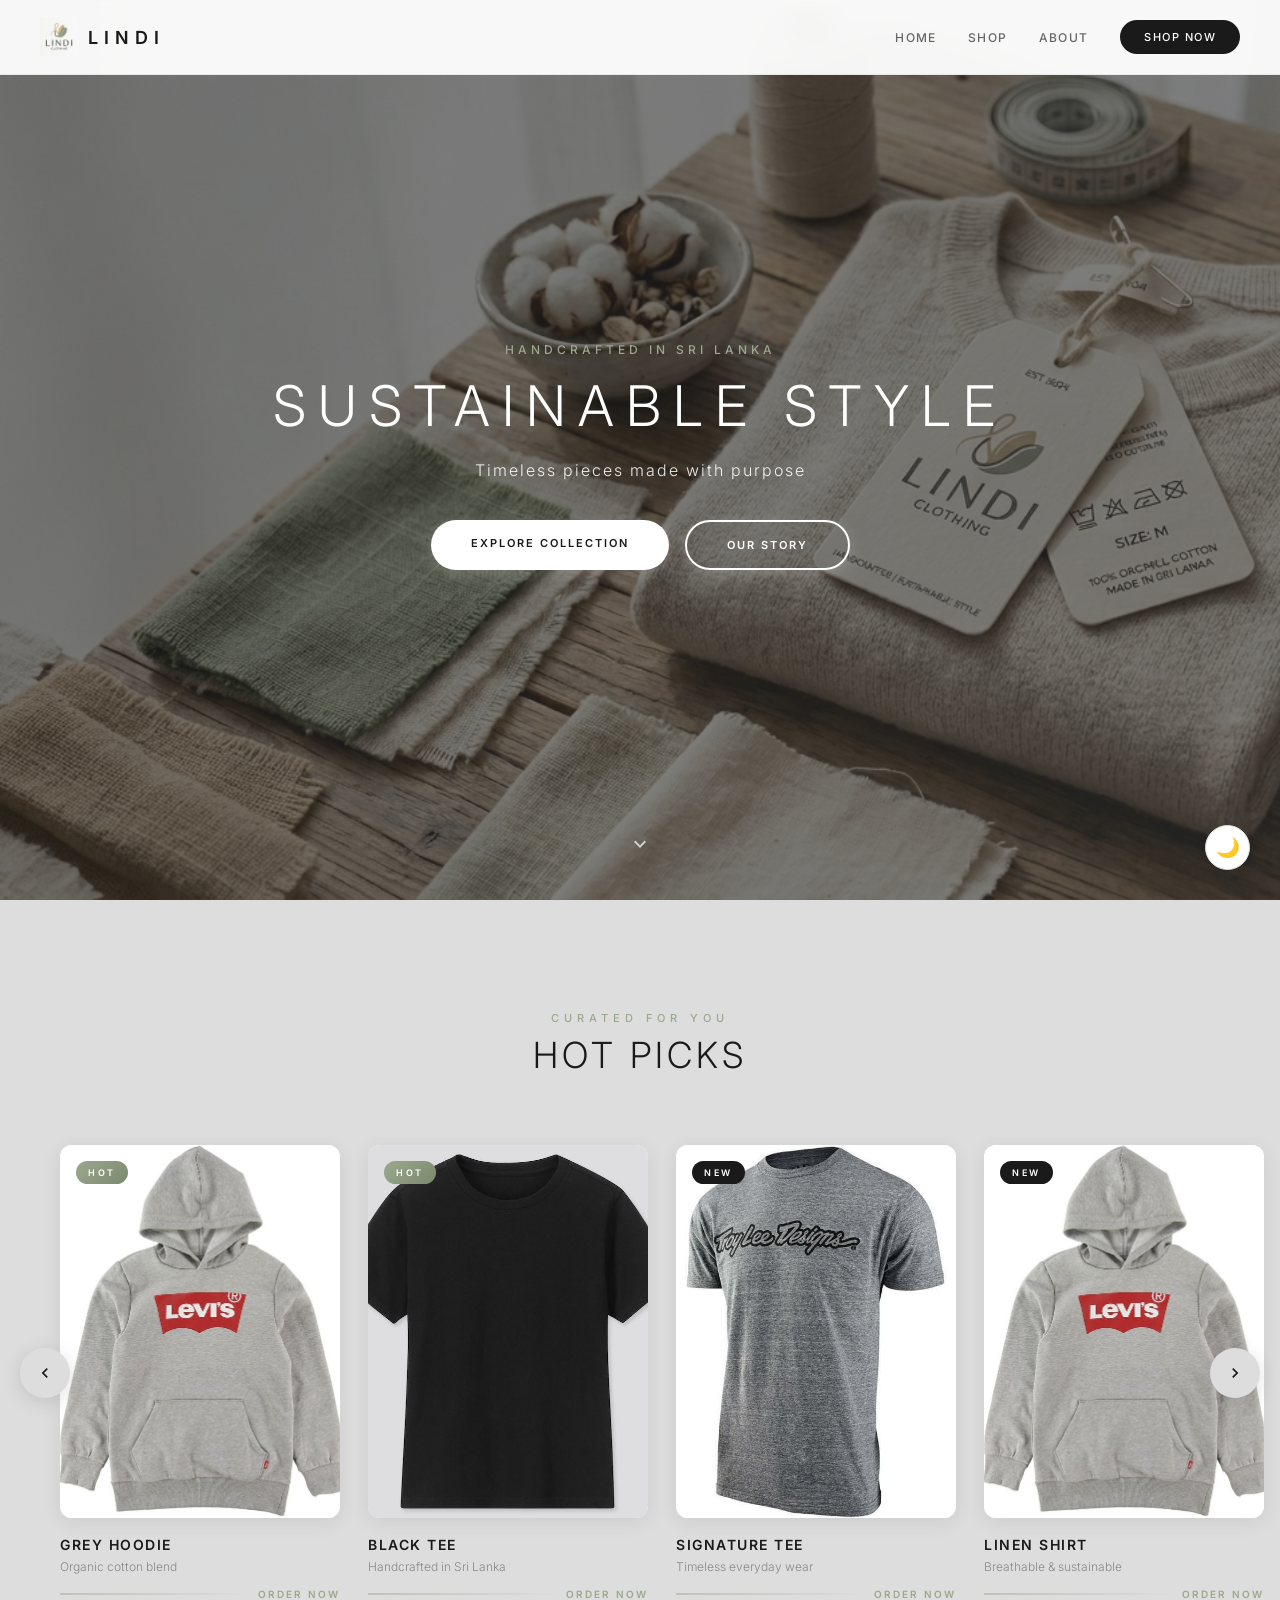
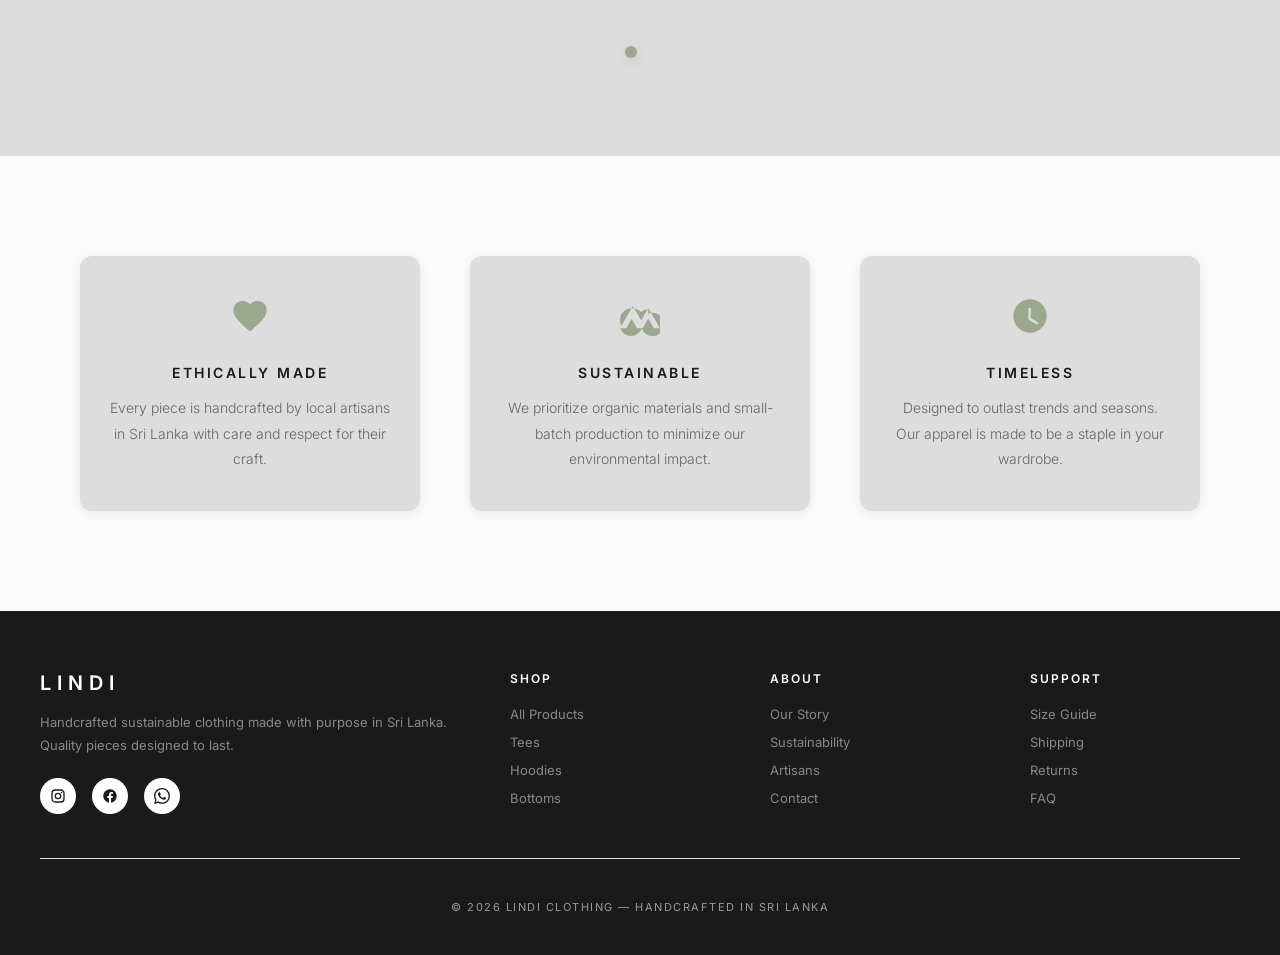
==== commit a915e5f1: "feat: refine dark mode with better contrast and fixed toggle position - Fix contrast for brand name," ====
--- a/index.html
+++ b/index.html
@@ -136,7 +136,7 @@
     .hero-content { 
       position: relative; 
       z-index: 2; 
-      color: var(--secondary-bg);
+      color: var(--hero-text);
       padding: 0 20px;
       animation: fadeInUp 1s ease-out;
     }
@@ -189,17 +189,17 @@
     }
     .hero-btn:hover { 
       background: var(--accent-color);
-      color: var(--secondary-bg);
+      color: var(--text-on-dark);
       transform: translateY(-3px);
       box-shadow: 0 8px 25px rgba(var(--accent-rgb), 0.4);
     }
     .hero-btn.secondary {
       background: transparent;
-      border: 2px solid var(--secondary-bg);
-      color: var(--secondary-bg);
+      border: 2px solid var(--hero-text);
+      color: var(--hero-text);
     }
     .hero-btn.secondary:hover {
-      background: var(--secondary-bg);
+      background: var(--border-color);
       color: var(--text-color);
     }
     .scroll-indicator {
@@ -217,14 +217,14 @@
     .scroll-indicator svg {
       width: 24px;
       height: 24px;
-      fill: var(--secondary-bg);
+      fill: var(--hero-text);
       opacity: 0.7;
     }
 
     /* --- HOT PICKS --- */
     .hot-picks-section { 
       padding: 100px 0; 
-      background: var(--secondary-bg);
+      background: var(--border-color);
       position: relative;
     }
     .section-eyebrow { 
@@ -290,7 +290,7 @@
       top: 16px;
       left: 16px;
       background: var(--footer-bg);
-      color: var(--secondary-bg);
+      color: var(--text-on-dark);
       font-size: 9px;
       letter-spacing: 2.5px;
       font-weight: 600;
@@ -341,7 +341,7 @@
       width: 50px;
       height: 50px;
       border-radius: 50%;
-      background: var(--secondary-bg);
+      background: var(--border-color);
       border: none;
       display: flex;
       align-items: center;
@@ -357,7 +357,7 @@
       box-shadow: 0 6px 30px rgba(var(--accent-rgb), 0.4);
     }
     .hp-btn svg { width: 20px; fill: var(--text-color); transition: fill 0.2s; }
-    .hp-btn:hover svg { fill: var(--secondary-bg); }
+    .hp-btn:hover svg { fill: var(--text-on-dark); }
     .hp-prev { left: 20px; }
     .hp-next { right: 20px; }
 
@@ -387,7 +387,7 @@
     }
     .pillar-item {
       padding: 40px 30px;
-      background: var(--secondary-bg);
+      background: var(--border-color);
       border-radius: 12px;
       transition: all 0.3s;
       box-shadow: 0 2px 10px var(--card-shadow);
@@ -438,7 +438,7 @@
       font-size: 20px;
       letter-spacing: 6px;
       text-transform: uppercase;
-      color: var(--secondary-bg);
+      color: var(--text-on-dark);
       margin: 0 0 16px;
       font-weight: 600;
     }
@@ -466,16 +466,19 @@
       background: var(--accent-color);
       transform: translateY(-3px);
     }
+    .social-links a:hover svg {
+      fill: var(--text-on-dark);
+    }
     .social-links svg {
       width: 16px;
       height: 16px;
-      fill: var(--secondary-bg);
+      fill: var(--text-color);
     }
     .footer-section h4 {
       font-size: 12px;
       letter-spacing: 2px;
       text-transform: uppercase;
-      color: var(--secondary-bg);
+      color: var(--text-on-dark);
       margin: 0 0 20px;
       font-weight: 600;
     }
@@ -508,7 +511,7 @@
         top: 100%;
         left: 0;
         width: 100%;
-        background: var(--secondary-bg);
+        background: var(--border-color);
         padding: 40px;
         gap: 24px;
         border-bottom: 1px solid var(--nav-border);
@@ -551,7 +554,6 @@
     <img src="logo.png" alt="Lindi Logo" class="logo-img">
     <span class="brand-name">LINDI</span>
   </a>
-    <button id="theme-toggle" aria-label="Toggle Theme" style="background:none; border:none; cursor:pointer; font-size:20px; padding:0; margin-left:10px;"></button>
   
   <div class="nav-links" id="navLinks">
     <a href="index.html" class="nav-link">Home</a>
@@ -771,5 +773,6 @@
   });
 </script>
 
+  <button id="theme-toggle" aria-label="Toggle Theme"></button>
 </body>
 </html>
--- a/vars.css
+++ b/vars.css
@@ -15,6 +15,7 @@
   --footer-bg: #1a1a1a;
   --footer-text: #999999;
   --text-on-dark: #ffffff;
+  --hero-text: #ffffff;
   --card-shadow: rgba(0, 0, 0, 0.08);
   --card-shadow-hover: rgba(0, 0, 0, 0.15);
   --hero-overlay: linear-gradient(135deg, #1a1a1a 0%, #3a3a3a 100%);
@@ -39,6 +40,7 @@
   --footer-bg: #0a0a0a;
   --footer-text: #888888;
   --text-on-dark: #ffffff;
+  --hero-text: #ffffff;
   --card-shadow: rgba(0, 0, 0, 0.4);
   --card-shadow-hover: rgba(0, 0, 0, 0.6);
   --hero-overlay: linear-gradient(135deg, #0a0a0a 0%, #222222 100%);
@@ -47,19 +49,23 @@
 }
 
 #theme-toggle {
-    background: none;
+    position: fixed;
+    bottom: 30px;
+    right: 30px;
+    z-index: 9999;
+    background: var(--secondary-bg);
     border: 1px solid var(--border-color);
     border-radius: 50%;
-    width: 40px;
-    height: 40px;
+    width: 45px;
+    height: 45px;
     cursor: pointer;
     display: flex;
     align-items: center;
     justify-content: center;
     font-size: 1.2rem;
     transition: all 0.3s ease;
-    margin: 0 15px;
     color: var(--text-color);
+    box-shadow: 0 4px 12px var(--card-shadow);
 }
 
 #theme-toggle:hover {
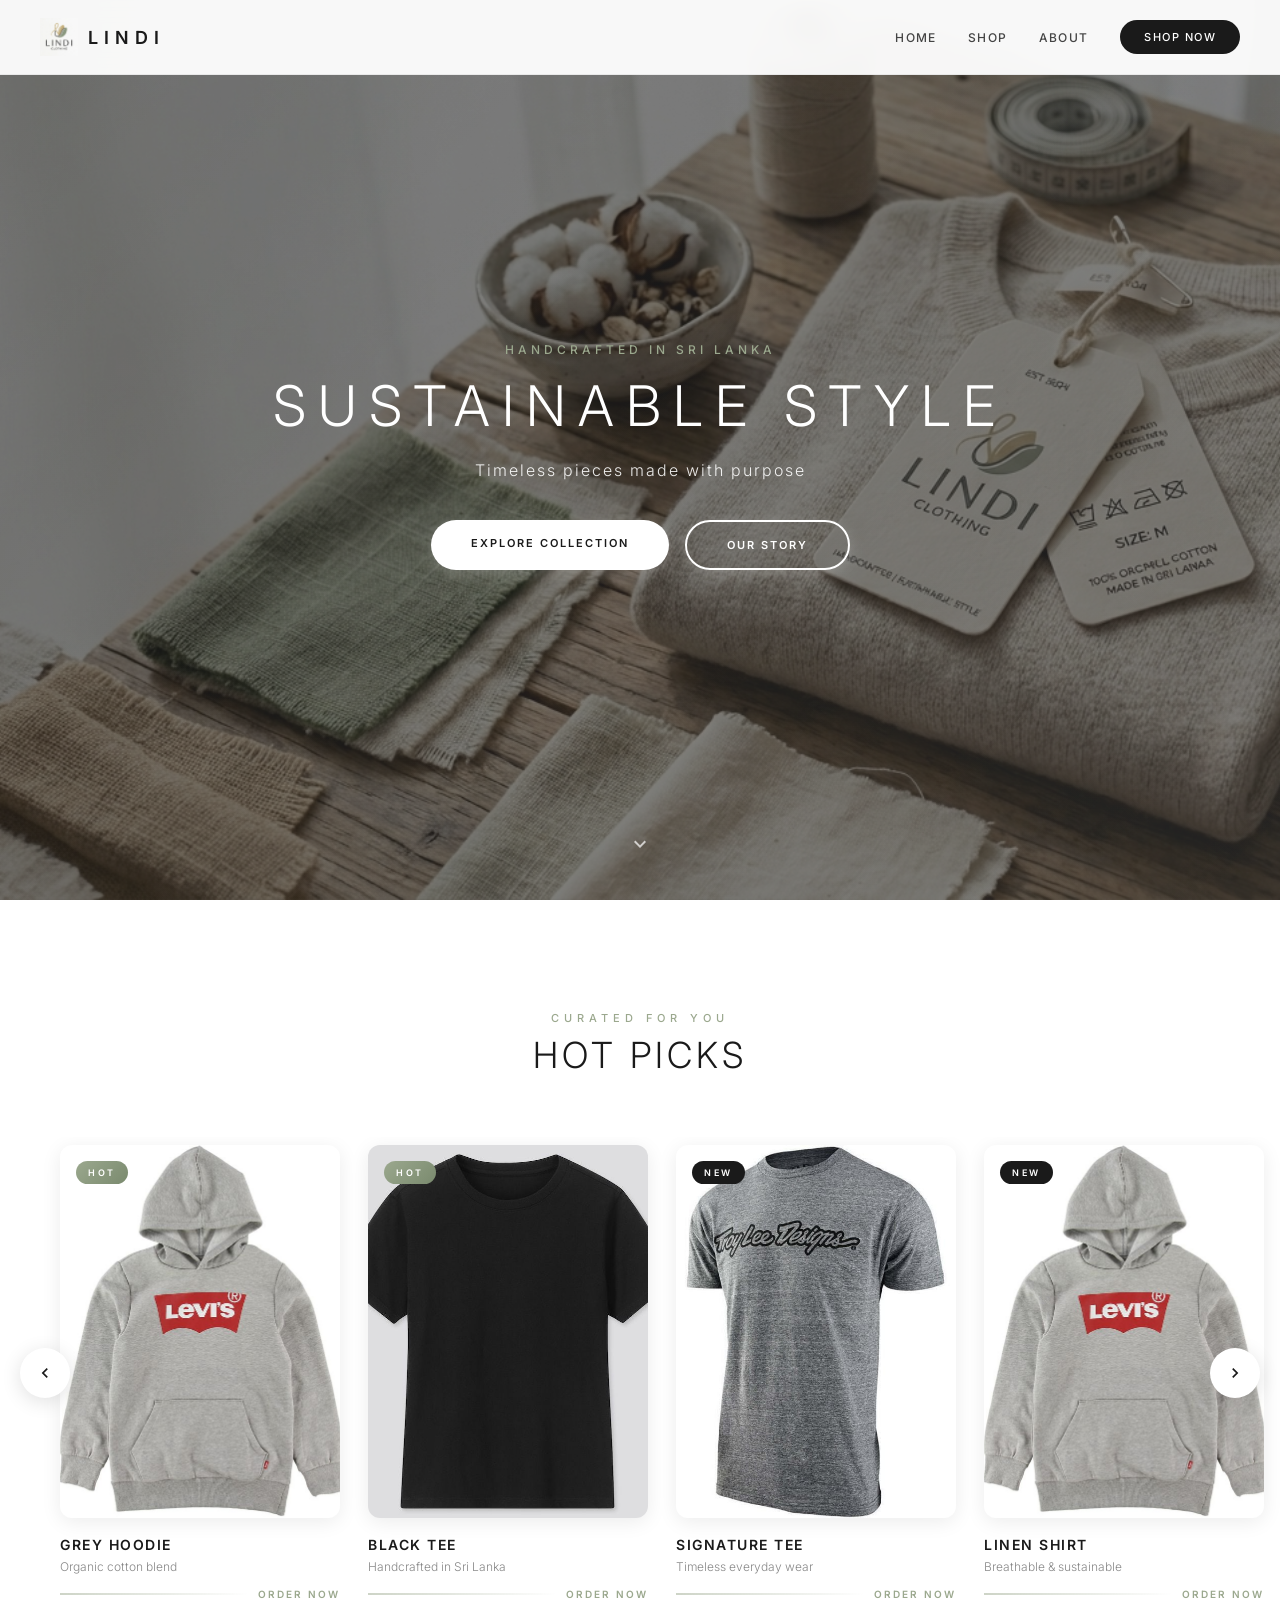
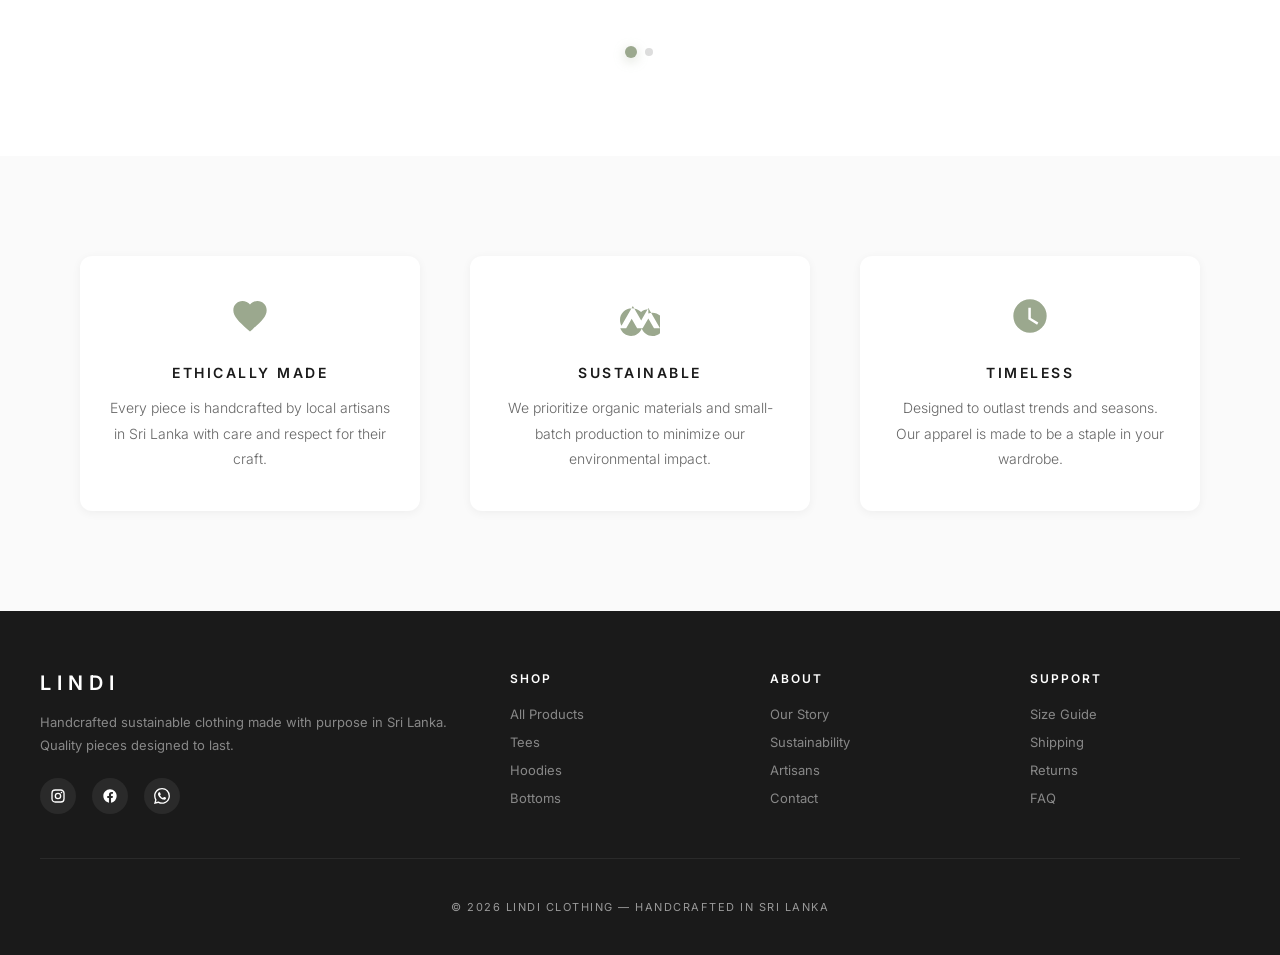
==== commit 5e8140c2: "revert: remove dark theme implementation - Deleted theme.js and vars.css. - Restored index.html, sho" ====
--- a/index.html
+++ b/index.html
@@ -4,8 +4,6 @@
   <meta charset="UTF-8">
   <title>LINDI CLOTHING | Sustainable Style</title>
   <meta name="viewport" content="width=device-width, initial-scale=1.0">
-  <link rel="stylesheet" href="vars.css">
-  <script src="theme.js"></script>
   <link rel="icon" type="image/png" href="favicon.png">
   <link href="https://fonts.googleapis.com/css2?family=Inter:wght@300;400;500;600;700&display=swap" rel="stylesheet">
   <style>
@@ -13,14 +11,14 @@
     body { 
       font-family: 'Inter', sans-serif; 
       margin: 0; 
-      background: var(--bg-color);
-      color: var(--text-color);
+      background: #fafafa;
+      color: #1a1a1a;
       overflow-x: hidden; 
     }
 
     /* --- NAVIGATION --- */
     nav {
-      background: var(--nav-bg);
+      background: rgba(255, 255, 255, 0.95);
       backdrop-filter: blur(10px);
       padding: 18px 40px;
       display: flex;
@@ -31,12 +29,12 @@
       left: 0;
       right: 0;
       z-index: 1000;
-      border-bottom: 1px solid var(--nav-border);
+      border-bottom: 1px solid rgba(0,0,0,0.06);
       transition: padding 0.3s, box-shadow 0.3s;
     }
     nav.scrolled { 
       padding: 12px 40px; 
-      box-shadow: 0 2px 20px var(--card-shadow);
+      box-shadow: 0 2px 20px rgba(0,0,0,0.08);
     }
     .logo-container { 
       display: flex; 
@@ -49,13 +47,13 @@
     .brand-name { 
       font-size: 18px; 
       letter-spacing: 6px; 
-      color: var(--text-color);
+      color: #1a1a1a;
       font-weight: 600; 
       text-transform: uppercase; 
     }
     .nav-links { display: flex; align-items: center; gap: 32px; }
     .nav-link { 
-      color: var(--secondary-text);
+      color: #444;
       text-decoration: none; 
       font-size: 12px; 
       letter-spacing: 1.2px; 
@@ -71,15 +69,15 @@
       left: 0;
       width: 0;
       height: 2px;
-      background: var(--accent-color);
+      background: #9BA88E;
       transition: width 0.3s;
     }
-    .nav-link:hover { color: var(--accent-color); }
+    .nav-link:hover { color: #9BA88E; }
     .nav-link:hover::after { width: 100%; }
     .nav-cta {
       padding: 10px 24px;
-      background: var(--footer-bg);
-      color: var(--text-on-dark);
+      background: #1a1a1a;
+      color: #fff !important;
       border-radius: 30px;
       font-size: 11px;
       letter-spacing: 1.5px;
@@ -88,9 +86,9 @@
       transition: all 0.3s;
     }
     .nav-cta:hover { 
-      background: var(--accent-color);
+      background: #9BA88E;
       transform: translateY(-2px);
-      box-shadow: 0 4px 12px rgba(var(--accent-rgb), 0.3);
+      box-shadow: 0 4px 12px rgba(155, 168, 142, 0.3);
     }
     .mobile-menu-btn {
       display: none;
@@ -104,7 +102,7 @@
       display: block;
       width: 24px;
       height: 2px;
-      background: var(--footer-bg);
+      background: #1a1a1a;
       margin: 5px 0;
       transition: 0.3s;
     }
@@ -114,7 +112,7 @@
       position: relative;
       height: 100vh;
       width: 100%;
-      background: var(--hero-overlay);
+      background: linear-gradient(135deg, #1a1a1a 0%, #3a3a3a 100%);
       display: flex;
       justify-content: center;
       align-items: center;
@@ -136,7 +134,7 @@
     .hero-content { 
       position: relative; 
       z-index: 2; 
-      color: var(--hero-text);
+      color: white;
       padding: 0 20px;
       animation: fadeInUp 1s ease-out;
     }
@@ -148,7 +146,7 @@
       font-size: 12px;
       letter-spacing: 4px;
       text-transform: uppercase;
-      color: var(--accent-color);
+      color: #9BA88E;
       margin-bottom: 16px;
       font-weight: 500;
     }
@@ -176,8 +174,8 @@
     .hero-btn {
       display: inline-block;
       padding: 16px 40px;
-      background: var(--secondary-bg);
-      color: var(--text-color);
+      background: #fff;
+      color: #1a1a1a;
       text-decoration: none;
       font-size: 11px;
       letter-spacing: 2px;
@@ -185,22 +183,22 @@
       text-transform: uppercase;
       border-radius: 30px;
       transition: all 0.3s;
-      box-shadow: 0 4px 15px rgba(var(--bg-rgb-fallback, 255,255,255), 0.2);
+      box-shadow: 0 4px 15px rgba(255,255,255,0.2);
     }
     .hero-btn:hover { 
-      background: var(--accent-color);
-      color: var(--text-on-dark);
+      background: #9BA88E;
+      color: #fff;
       transform: translateY(-3px);
-      box-shadow: 0 8px 25px rgba(var(--accent-rgb), 0.4);
+      box-shadow: 0 8px 25px rgba(155, 168, 142, 0.4);
     }
     .hero-btn.secondary {
       background: transparent;
-      border: 2px solid var(--hero-text);
-      color: var(--hero-text);
+      border: 2px solid #fff;
+      color: #fff;
     }
     .hero-btn.secondary:hover {
-      background: var(--border-color);
-      color: var(--text-color);
+      background: #fff;
+      color: #1a1a1a;
     }
     .scroll-indicator {
       position: absolute;
@@ -217,14 +215,14 @@
     .scroll-indicator svg {
       width: 24px;
       height: 24px;
-      fill: var(--hero-text);
+      fill: #fff;
       opacity: 0.7;
     }
 
     /* --- HOT PICKS --- */
     .hot-picks-section { 
       padding: 100px 0; 
-      background: var(--border-color);
+      background: #fff;
       position: relative;
     }
     .section-eyebrow { 
@@ -232,7 +230,7 @@
       font-size: 11px; 
       letter-spacing: 5px; 
       text-transform: uppercase; 
-      color: var(--accent-color);
+      color: #9BA88E;
       font-weight: 500; 
       margin-bottom: 8px; 
     }
@@ -241,7 +239,7 @@
       font-size: 36px; 
       font-weight: 300; 
       letter-spacing: 4px; 
-      color: var(--text-color);
+      color: #1a1a1a;
       margin: 0 0 60px; 
       text-transform: uppercase;
     }
@@ -266,15 +264,15 @@
       position: relative;
       width: 100%;
       aspect-ratio: 3/4;
-      background: var(--light-grey);
+      background: #f8f8f8;
       border-radius: 12px;
       overflow: hidden;
       margin-bottom: 18px;
-      box-shadow: 0 4px 20px var(--card-shadow);
+      box-shadow: 0 4px 20px rgba(0,0,0,0.08);
       transition: box-shadow 0.3s;
     }
     .hp-card:hover .hp-img-wrap {
-      box-shadow: 0 12px 40px var(--card-shadow-hover);
+      box-shadow: 0 12px 40px rgba(0,0,0,0.15);
     }
     .hp-img-wrap img { 
       width: 100%; 
@@ -289,8 +287,8 @@
       position: absolute;
       top: 16px;
       left: 16px;
-      background: var(--footer-bg);
-      color: var(--text-on-dark);
+      background: #1a1a1a;
+      color: #fff;
       font-size: 9px;
       letter-spacing: 2.5px;
       font-weight: 600;
@@ -299,19 +297,19 @@
       border-radius: 20px;
       z-index: 2;
     }
-    .hp-badge.hot { background: linear-gradient(135deg, var(--accent-color) 0%, var(--accent-dark) 100%); }
+    .hp-badge.hot { background: linear-gradient(135deg, #9BA88E 0%, #7a8a6e 100%); }
 
     .hp-card-name { 
       font-size: 14px; 
       letter-spacing: 1.5px; 
       text-transform: uppercase; 
-      color: var(--text-color);
+      color: #1a1a1a;
       font-weight: 600; 
       margin: 0 0 6px; 
     }
     .hp-card-sub { 
       font-size: 12px; 
-      color: var(--muted-text);
+      color: #888;
       font-weight: 300; 
       margin: 0 0 14px; 
     }
@@ -322,13 +320,13 @@
       font-size: 10px; 
       letter-spacing: 2px; 
       text-transform: uppercase; 
-      color: var(--accent-color);
+      color: #9BA88E;
       font-weight: 600; 
     }
     .hp-cta-line { 
       flex: 1; 
       height: 2px; 
-      background: linear-gradient(90deg, var(--accent-color), transparent);
+      background: linear-gradient(90deg, #9BA88E, transparent);
       opacity: 0.5; 
       transition: opacity 0.3s; 
     }
@@ -341,7 +339,7 @@
       width: 50px;
       height: 50px;
       border-radius: 50%;
-      background: var(--border-color);
+      background: #fff;
       border: none;
       display: flex;
       align-items: center;
@@ -352,26 +350,26 @@
       transition: all 0.3s;
     }
     .hp-btn:hover { 
-      background: var(--accent-color);
+      background: #9BA88E;
       transform: translateY(-50%) scale(1.1);
-      box-shadow: 0 6px 30px rgba(var(--accent-rgb), 0.4);
-    }
-    .hp-btn svg { width: 20px; fill: var(--text-color); transition: fill 0.2s; }
-    .hp-btn:hover svg { fill: var(--text-on-dark); }
+      box-shadow: 0 6px 30px rgba(155, 168, 142, 0.4);
+    }
+    .hp-btn svg { width: 20px; fill: #1a1a1a; transition: fill 0.2s; }
+    .hp-btn:hover svg { fill: #fff; }
     .hp-prev { left: 20px; }
     .hp-next { right: 20px; }
 
     .hp-dots { display: flex; justify-content: center; gap: 10px; margin-top: 40px; }
     .hp-dot {
       width: 8px; height: 8px; border-radius: 50%;
-      background: var(--border-color); border: none; padding: 0; cursor: pointer;
+      background: #ddd; border: none; padding: 0; cursor: pointer;
       transition: all 0.3s;
     }
-    .hp-dot:hover { background: var(--border-color); }
+    .hp-dot:hover { background: #bbb; }
     .hp-dot.active { 
-      background: var(--accent-color);
+      background: #9BA88E;
       transform: scale(1.5);
-      box-shadow: 0 2px 8px rgba(var(--accent-rgb), 0.4);
+      box-shadow: 0 2px 8px rgba(155, 168, 142, 0.4);
     }
 
     /* --- PILLARS --- */
@@ -383,24 +381,24 @@
       max-width: 1200px;
       margin: 0 auto;
       text-align: center;
-      background: var(--bg-color);
+      background: #fafafa;
     }
     .pillar-item {
       padding: 40px 30px;
-      background: var(--border-color);
+      background: #fff;
       border-radius: 12px;
       transition: all 0.3s;
-      box-shadow: 0 2px 10px var(--card-shadow);
+      box-shadow: 0 2px 10px rgba(0,0,0,0.05);
     }
     .pillar-item:hover {
       transform: translateY(-8px);
-      box-shadow: 0 12px 30px var(--card-shadow);
+      box-shadow: 0 12px 30px rgba(0,0,0,0.1);
     }
     .pillar-item svg { 
       width: 40px; 
       height: 40px; 
       margin-bottom: 24px; 
-      fill: var(--accent-color);
+      fill: #9BA88E;
       transition: transform 0.3s;
     }
     .pillar-item:hover svg { transform: scale(1.1); }
@@ -410,11 +408,11 @@
       text-transform: uppercase; 
       font-weight: 600; 
       margin: 0 0 14px;
-      color: var(--text-color);
+      color: #1a1a1a;
     }
     .pillar-item p { 
       font-size: 14px; 
-      color: var(--secondary-text);
+      color: #666;
       font-weight: 300; 
       line-height: 1.8; 
       margin: 0; 
@@ -422,8 +420,8 @@
 
     /* --- FOOTER --- */
     footer {
-      background: var(--footer-bg);
-      color: var(--footer-text);
+      background: #1a1a1a;
+      color: #999;
       padding: 60px 40px 30px;
     }
     .footer-content {
@@ -438,14 +436,14 @@
       font-size: 20px;
       letter-spacing: 6px;
       text-transform: uppercase;
-      color: var(--text-on-dark);
+      color: #fff;
       margin: 0 0 16px;
       font-weight: 600;
     }
     .footer-brand p {
       font-size: 13px;
       line-height: 1.8;
-      color: var(--muted-text);
+      color: #888;
       margin: 0 0 20px;
     }
     .social-links {
@@ -455,7 +453,7 @@
     .social-links a {
       width: 36px;
       height: 36px;
-      background: var(--secondary-bg);
+      background: #2a2a2a;
       border-radius: 50%;
       display: flex;
       align-items: center;
@@ -463,36 +461,33 @@
       transition: all 0.3s;
     }
     .social-links a:hover {
-      background: var(--accent-color);
+      background: #9BA88E;
       transform: translateY(-3px);
-    }
-    .social-links a:hover svg {
-      fill: var(--text-on-dark);
     }
     .social-links svg {
       width: 16px;
       height: 16px;
-      fill: var(--text-color);
+      fill: #fff;
     }
     .footer-section h4 {
       font-size: 12px;
       letter-spacing: 2px;
       text-transform: uppercase;
-      color: var(--text-on-dark);
+      color: #fff;
       margin: 0 0 20px;
       font-weight: 600;
     }
     .footer-section a {
       display: block;
-      color: var(--muted-text);
+      color: #888;
       text-decoration: none;
       font-size: 13px;
       margin-bottom: 12px;
       transition: color 0.3s;
     }
-    .footer-section a:hover { color: var(--accent-color); }
+    .footer-section a:hover { color: #9BA88E; }
     .footer-bottom {
-      border-top: 1px solid var(--border-color);
+      border-top: 1px solid #2a2a2a;
       padding-top: 30px;
       text-align: center;
       font-size: 11px;
@@ -511,11 +506,11 @@
         top: 100%;
         left: 0;
         width: 100%;
-        background: var(--border-color);
+        background: #fff;
         padding: 40px;
         gap: 24px;
-        border-bottom: 1px solid var(--nav-border);
-        box-shadow: 0 10px 30px var(--card-shadow);
+        border-bottom: 1px solid rgba(0,0,0,0.06);
+        box-shadow: 0 10px 30px rgba(0,0,0,0.1);
         text-align: center;
       }
 
@@ -773,6 +768,5 @@
   });
 </script>
 
-  <button id="theme-toggle" aria-label="Toggle Theme"></button>
 </body>
 </html>
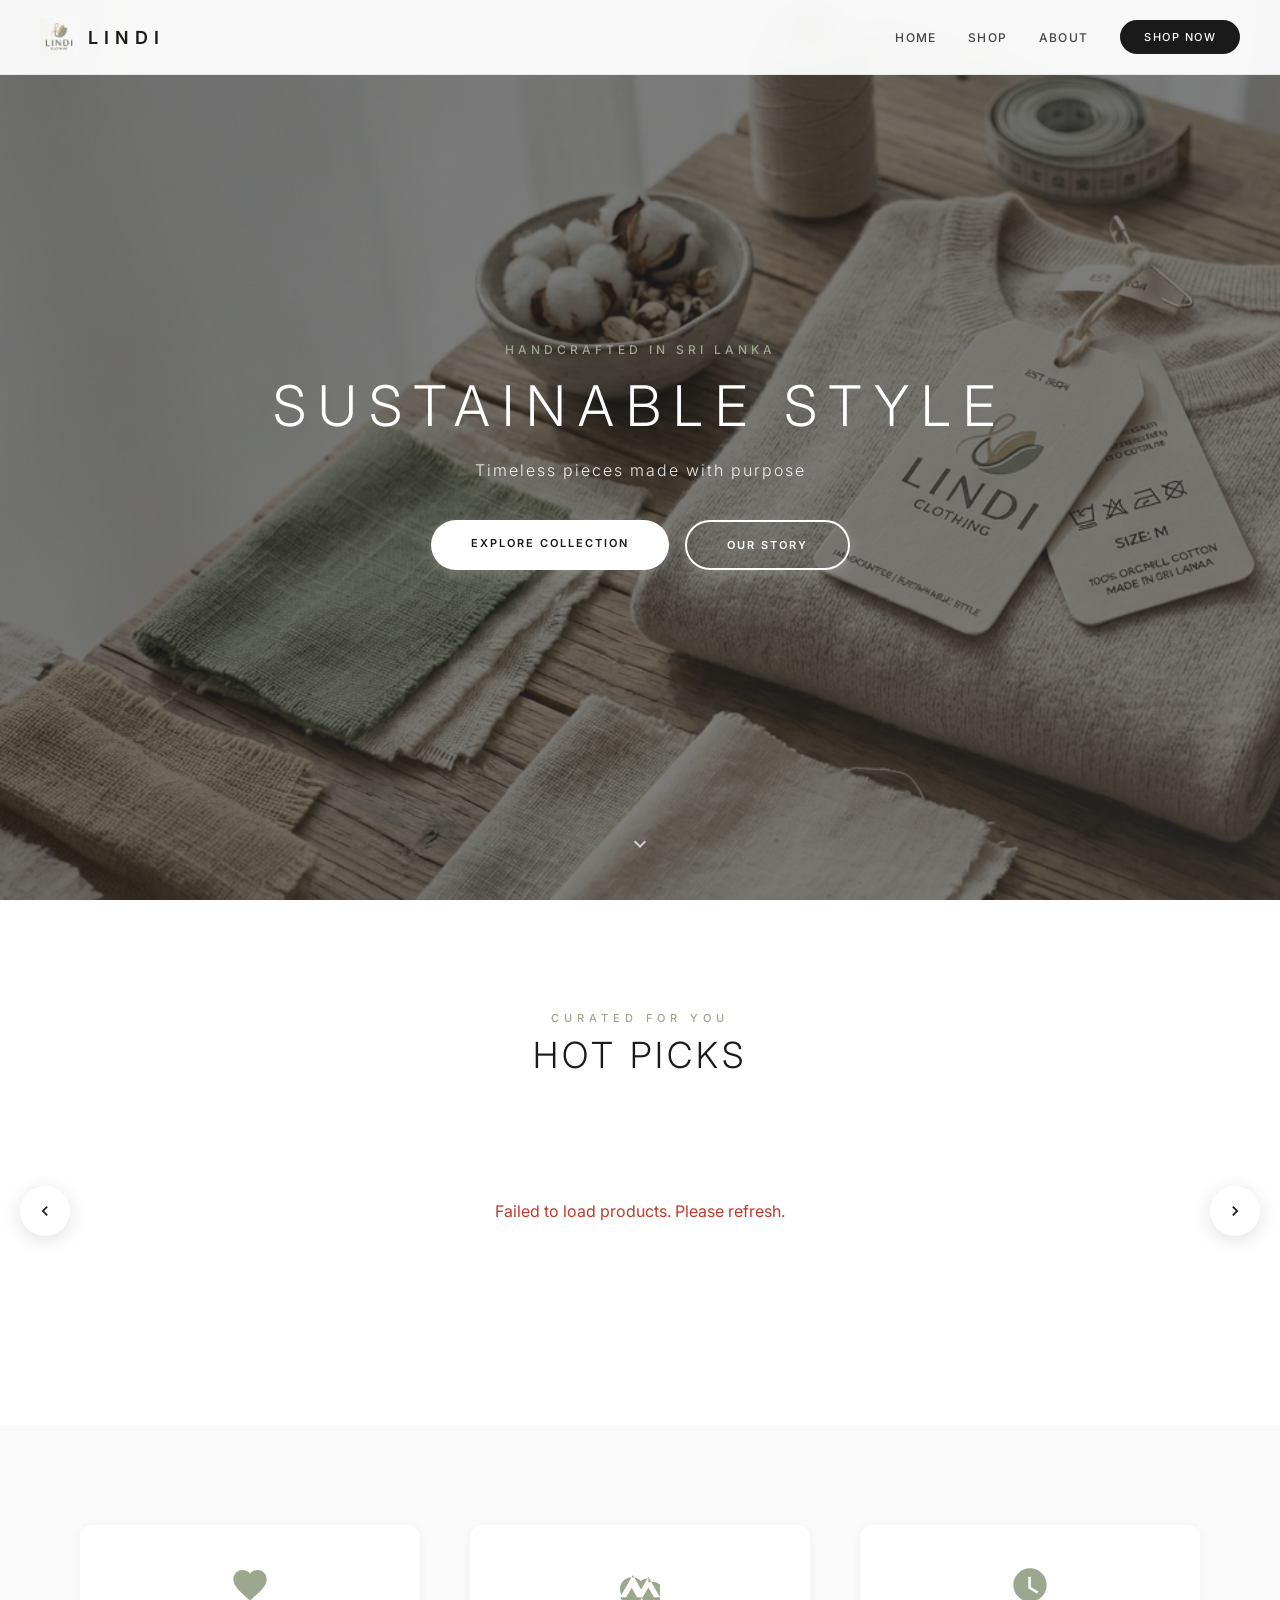
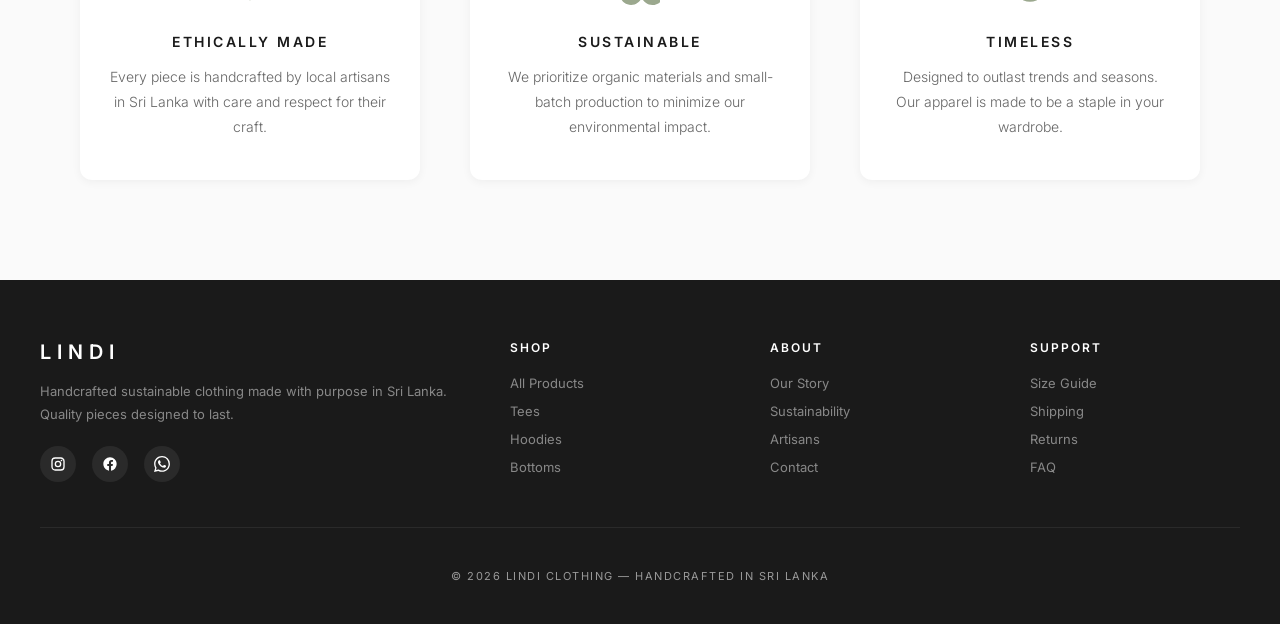
==== commit 47a8fbb1: "Update index.html" ====
--- a/index.html
+++ b/index.html
@@ -11,8 +11,8 @@
     body { 
       font-family: 'Inter', sans-serif; 
       margin: 0; 
-      background: #fafafa;
-      color: #1a1a1a;
+      background: #fafafa; 
+      color: #1a1a1a; 
       overflow-x: hidden; 
     }
 
@@ -47,13 +47,13 @@
     .brand-name { 
       font-size: 18px; 
       letter-spacing: 6px; 
-      color: #1a1a1a;
+      color: #1a1a1a; 
       font-weight: 600; 
       text-transform: uppercase; 
     }
     .nav-links { display: flex; align-items: center; gap: 32px; }
     .nav-link { 
-      color: #444;
+      color: #444; 
       text-decoration: none; 
       font-size: 12px; 
       letter-spacing: 1.2px; 
@@ -77,7 +77,7 @@
     .nav-cta {
       padding: 10px 24px;
       background: #1a1a1a;
-      color: #fff !important;
+      color: #fff;
       border-radius: 30px;
       font-size: 11px;
       letter-spacing: 1.5px;
@@ -86,7 +86,7 @@
       transition: all 0.3s;
     }
     .nav-cta:hover { 
-      background: #9BA88E;
+      background: #9BA88E; 
       transform: translateY(-2px);
       box-shadow: 0 4px 12px rgba(155, 168, 142, 0.3);
     }
@@ -105,6 +105,68 @@
       background: #1a1a1a;
       margin: 5px 0;
       transition: 0.3s;
+    }
+    .mobile-menu-btn.active span:nth-child(1) {
+      transform: rotate(-45deg) translate(-5px, 6px);
+    }
+    .mobile-menu-btn.active span:nth-child(2) {
+      opacity: 0;
+    }
+    .mobile-menu-btn.active span:nth-child(3) {
+      transform: rotate(45deg) translate(-5px, -6px);
+    }
+    .mobile-menu {
+      position: fixed;
+      top: 0;
+      right: -100%;
+      width: 70%;
+      max-width: 300px;
+      height: 100vh;
+      background: #fff;
+      box-shadow: -4px 0 20px rgba(0,0,0,0.1);
+      z-index: 999;
+      padding: 80px 30px 30px;
+      transition: right 0.3s ease;
+    }
+    .mobile-menu.open {
+      right: 0;
+    }
+    .mobile-menu a {
+      display: block;
+      color: #444;
+      text-decoration: none;
+      font-size: 14px;
+      letter-spacing: 1.5px;
+      text-transform: uppercase;
+      font-weight: 500;
+      padding: 16px 0;
+      border-bottom: 1px solid #f0f0f0;
+      transition: color 0.3s;
+    }
+    .mobile-menu a:hover {
+      color: #9BA88E;
+    }
+    .mobile-menu .nav-cta {
+      margin-top: 20px;
+      padding: 14px 24px;
+      text-align: center;
+      background: #1a1a1a;
+      color: #fff;
+      border-radius: 30px;
+      border: none;
+    }
+    .mobile-overlay {
+      position: fixed;
+      inset: 0;
+      background: rgba(0,0,0,0.5);
+      z-index: 998;
+      opacity: 0;
+      pointer-events: none;
+      transition: opacity 0.3s;
+    }
+    .mobile-overlay.open {
+      opacity: 1;
+      pointer-events: all;
     }
 
     /* --- HERO --- */
@@ -134,7 +196,7 @@
     .hero-content { 
       position: relative; 
       z-index: 2; 
-      color: white;
+      color: white; 
       padding: 0 20px;
       animation: fadeInUp 1s ease-out;
     }
@@ -186,7 +248,7 @@
       box-shadow: 0 4px 15px rgba(255,255,255,0.2);
     }
     .hero-btn:hover { 
-      background: #9BA88E;
+      background: #9BA88E; 
       color: #fff;
       transform: translateY(-3px);
       box-shadow: 0 8px 25px rgba(155, 168, 142, 0.4);
@@ -230,7 +292,7 @@
       font-size: 11px; 
       letter-spacing: 5px; 
       text-transform: uppercase; 
-      color: #9BA88E;
+      color: #9BA88E; 
       font-weight: 500; 
       margin-bottom: 8px; 
     }
@@ -239,7 +301,7 @@
       font-size: 36px; 
       font-weight: 300; 
       letter-spacing: 4px; 
-      color: #1a1a1a;
+      color: #1a1a1a; 
       margin: 0 0 60px; 
       text-transform: uppercase;
     }
@@ -303,13 +365,13 @@
       font-size: 14px; 
       letter-spacing: 1.5px; 
       text-transform: uppercase; 
-      color: #1a1a1a;
+      color: #1a1a1a; 
       font-weight: 600; 
       margin: 0 0 6px; 
     }
     .hp-card-sub { 
       font-size: 12px; 
-      color: #888;
+      color: #888; 
       font-weight: 300; 
       margin: 0 0 14px; 
     }
@@ -320,7 +382,7 @@
       font-size: 10px; 
       letter-spacing: 2px; 
       text-transform: uppercase; 
-      color: #9BA88E;
+      color: #9BA88E; 
       font-weight: 600; 
     }
     .hp-cta-line { 
@@ -350,7 +412,7 @@
       transition: all 0.3s;
     }
     .hp-btn:hover { 
-      background: #9BA88E;
+      background: #9BA88E; 
       transform: translateY(-50%) scale(1.1);
       box-shadow: 0 6px 30px rgba(155, 168, 142, 0.4);
     }
@@ -367,7 +429,7 @@
     }
     .hp-dot:hover { background: #bbb; }
     .hp-dot.active { 
-      background: #9BA88E;
+      background: #9BA88E; 
       transform: scale(1.5);
       box-shadow: 0 2px 8px rgba(155, 168, 142, 0.4);
     }
@@ -412,7 +474,7 @@
     }
     .pillar-item p { 
       font-size: 14px; 
-      color: #666;
+      color: #666; 
       font-weight: 300; 
       line-height: 1.8; 
       margin: 0; 
@@ -495,35 +557,10 @@
       text-transform: uppercase;
     }
 
-    /* --- RESPONSIVE & MOBILE NAV FIX --- */
+    /* --- RESPONSIVE --- */
     @media (max-width: 968px) {
+      .nav-links { display: none; }
       .mobile-menu-btn { display: block; }
-      
-      .nav-links { 
-        display: none; /* Hidden by default */
-        flex-direction: column;
-        position: absolute;
-        top: 100%;
-        left: 0;
-        width: 100%;
-        background: #fff;
-        padding: 40px;
-        gap: 24px;
-        border-bottom: 1px solid rgba(0,0,0,0.06);
-        box-shadow: 0 10px 30px rgba(0,0,0,0.1);
-        text-align: center;
-      }
-
-      /* When menu is open */
-      .nav-links.active {
-        display: flex;
-      }
-
-      /* Animation for Hamburger to X */
-      .mobile-menu-btn.active span:nth-child(1) { transform: translateY(7px) rotate(45deg); }
-      .mobile-menu-btn.active span:nth-child(2) { opacity: 0; }
-      .mobile-menu-btn.active span:nth-child(3) { transform: translateY(-7px) rotate(-45deg); }
-
       .hero-content h1 { font-size: 40px; letter-spacing: 8px; }
       .section-heading { font-size: 28px; }
       .footer-content { grid-template-columns: 1fr; gap: 40px; }
@@ -549,20 +586,27 @@
     <img src="logo.png" alt="Lindi Logo" class="logo-img">
     <span class="brand-name">LINDI</span>
   </a>
-  
-  <div class="nav-links" id="navLinks">
+  <div class="nav-links">
     <a href="index.html" class="nav-link">Home</a>
     <a href="shop.html" class="nav-link">Shop</a>
     <a href="about.html" class="nav-link">About</a>
     <a href="shop.html" class="nav-link nav-cta">Shop Now</a>
   </div>
-
-  <button class="mobile-menu-btn" id="menuBtn" aria-label="Toggle Menu">
+  <button class="mobile-menu-btn" id="mobileMenuBtn">
     <span></span>
     <span></span>
     <span></span>
   </button>
 </nav>
+
+<!-- MOBILE MENU -->
+<div class="mobile-overlay" id="mobileOverlay"></div>
+<div class="mobile-menu" id="mobileMenu">
+  <a href="index.html">Home</a>
+  <a href="shop.html">Shop</a>
+  <a href="about.html">About</a>
+  <a href="shop.html" class="nav-cta">Shop Now</a>
+</div>
 
 <!-- HERO -->
 <section class="hero">
@@ -592,45 +636,7 @@
     </button>
 
     <div class="hp-track" id="track">
-      <div class="hp-card" onclick="openWA('Grey Hoodie')">
-        <div class="hp-img-wrap">
-          <span class="hp-badge hot">Hot</span>
-          <img src="grey-hoodie.jpg" alt="Grey Hoodie">
-        </div>
-        <p class="hp-card-name">Grey Hoodie</p>
-        <p class="hp-card-sub">Organic cotton blend</p>
-        <div class="hp-cta"><span class="hp-cta-line"></span>Order Now</div>
-      </div>
-
-      <div class="hp-card" onclick="openWA('Black Tee')">
-        <div class="hp-img-wrap">
-          <span class="hp-badge hot">Hot</span>
-          <img src="black-t-shirt.jpg" alt="Black Tee">
-        </div>
-        <p class="hp-card-name">Black Tee</p>
-        <p class="hp-card-sub">Handcrafted in Sri Lanka</p>
-        <div class="hp-cta"><span class="hp-cta-line"></span>Order Now</div>
-      </div>
-
-      <div class="hp-card" onclick="openWA('Signature Tee')">
-        <div class="hp-img-wrap">
-          <span class="hp-badge">New</span>
-          <img src="product3.jpg" alt="Signature Tee">
-        </div>
-        <p class="hp-card-name">Signature Tee</p>
-        <p class="hp-card-sub">Timeless everyday wear</p>
-        <div class="hp-cta"><span class="hp-cta-line"></span>Order Now</div>
-      </div>
-
-      <div class="hp-card" onclick="openWA('Linen Shirt')">
-        <div class="hp-img-wrap">
-          <span class="hp-badge">New</span>
-          <img src="grey-hoodie.jpg" alt="Linen Shirt">
-        </div>
-        <p class="hp-card-name">Linen Shirt</p>
-        <p class="hp-card-sub">Breathable & sustainable</p>
-        <div class="hp-cta"><span class="hp-cta-line"></span>Order Now</div>
-      </div>
+      <p style="text-align: center; width: 100%; padding: 40px; color: #999;">Loading products...</p>
     </div>
 
     <button class="hp-btn hp-next" id="nextBtn" aria-label="Next">
@@ -700,21 +706,138 @@
 </footer>
 
 <script>
-  // Mobile Menu Toggle
-  const menuBtn = document.getElementById('menuBtn');
-  const navLinks = document.getElementById('navLinks');
-
-  menuBtn.addEventListener('click', () => {
-    menuBtn.classList.toggle('active');
-    navLinks.classList.toggle('active');
+  // Google Sheets CSV URL
+  const SHEET_URL = 'https://docs.google.com/spreadsheets/d/e/2PACX-1vTyn9TEs3uohcqEIEprT17tWsA6br8xHRO5i0ElG3-lrYaMAOK5vWKCKyGYA-6IdJKclOwkcXUMuQdh/pub?gid=0&single=true&output=csv';
+
+  // Parse CSV
+  function parseCSV(csv) {
+    const lines = csv.split('\n');
+    const headers = lines[0].split(',');
+    const products = [];
+    
+    for (let i = 1; i < lines.length; i++) {
+      if (!lines[i].trim()) continue;
+      const values = lines[i].split(',');
+      const product = {};
+      headers.forEach((header, index) => {
+        product[header.trim()] = values[index] ? values[index].trim() : '';
+      });
+      if (product['Product Name']) {
+        products.push(product);
+      }
+    }
+    return products;
+  }
+
+  // Convert Google Drive URL to direct image URL
+  function convertDriveUrl(url) {
+    if (!url) return '';
+    const match = url.match(/\/d\/([a-zA-Z0-9_-]+)/);
+    if (match) {
+      return `https://drive.google.com/uc?export=view&id=${match[1]}`;
+    }
+    return url;
+  }
+
+  // Load products from Google Sheets
+  async function loadProducts() {
+    try {
+      const response = await fetch(SHEET_URL);
+      const csv = await response.text();
+      const products = parseCSV(csv);
+      renderCarousel(products);
+    } catch (error) {
+      console.error('Error loading products:', error);
+      document.getElementById('track').innerHTML = '<p style="text-align: center; width: 100%; padding: 40px; color: #c0392b;">Failed to load products. Please refresh.</p>';
+    }
+  }
+
+  // Render carousel products
+  function renderCarousel(products) {
+    const track = document.getElementById('track');
+    track.innerHTML = '';
+
+    // Only show first 4 products in carousel
+    const carouselProducts = products.slice(0, 4);
+
+    carouselProducts.forEach((product, index) => {
+      const imageUrl = convertDriveUrl(product['Image URLs']);
+      const price = parseFloat(product['Price']);
+      const formattedPrice = `Rs. ${price.toLocaleString()}`;
+      
+      let badge = '';
+      if (index === 0 || index === 1) {
+        badge = '<span class="hp-badge hot">Hot</span>';
+      } else {
+        badge = '<span class="hp-badge">New</span>';
+      }
+
+      const card = document.createElement('div');
+      card.className = 'hp-card';
+      card.onclick = () => openWA(product['Product Name']);
+      card.innerHTML = `
+        <div class="hp-img-wrap">
+          ${badge}
+          <img src="${imageUrl}" alt="${product['Product Name']}" onerror="this.src='data:image/svg+xml,%3Csvg xmlns=\'http://www.w3.org/2000/svg\' width=\'280\' height=\'370\'%3E%3Crect fill=\'%23f0eeea\' width=\'280\' height=\'370\'/%3E%3Ctext x=\'50%25\' y=\'50%25\' dominant-baseline=\'middle\' text-anchor=\'middle\' font-family=\'sans-serif\' font-size=\'14\' fill=\'%23999\'%3EImage unavailable%3C/text%3E%3C/svg%3E'">
+        </div>
+        <p class="hp-card-name">${product['Product Name']}</p>
+        <p class="hp-card-sub">${product['Description'] ? product['Description'].substring(0, 30) + '...' : 'Handcrafted in Sri Lanka'}</p>
+        <div class="hp-cta"><span class="hp-cta-line"></span>Order Now</div>
+      `;
+      track.appendChild(card);
+    });
+
+    initCarousel();
+  }
+
+  // Initialize carousel controls
+  function initCarousel() {
+    const track = document.getElementById('track');
+    const dotsEl = document.getElementById('dots');
+    const cards = track.querySelectorAll('.hp-card');
+    const CARD_W = 280 + 28;
+    const VISIBLE = 3;
+    const MAX = Math.max(0, cards.length - VISIBLE);
+    let cur = 0;
+
+    dotsEl.innerHTML = '';
+
+    // Create dots
+    for (let i = 0; i <= MAX; i++) {
+      const d = document.createElement('button');
+      d.className = 'hp-dot' + (i === 0 ? ' active' : '');
+      d.setAttribute('aria-label', 'Go to slide ' + (i + 1));
+      d.onclick = () => go(i);
+      dotsEl.appendChild(d);
+    }
+
+    function go(n) {
+      cur = Math.max(0, Math.min(n, MAX));
+      track.style.transform = 'translateX(-' + (cur * CARD_W) + 'px)';
+      dotsEl.querySelectorAll('.hp-dot').forEach((d, i) => d.classList.toggle('active', i === cur));
+    }
+
+    document.getElementById('nextBtn').onclick = () => go(cur + 1);
+    document.getElementById('prevBtn').onclick = () => go(cur - 1);
+  }
+
+  // Mobile menu
+  const mobileMenuBtn = document.getElementById('mobileMenuBtn');
+  const mobileMenu = document.getElementById('mobileMenu');
+  const mobileOverlay = document.getElementById('mobileOverlay');
+
+  mobileMenuBtn.addEventListener('click', () => {
+    mobileMenuBtn.classList.toggle('active');
+    mobileMenu.classList.toggle('open');
+    mobileOverlay.classList.toggle('open');
+    document.body.style.overflow = mobileMenu.classList.contains('open') ? 'hidden' : '';
   });
 
-  // Close menu when a link is clicked
-  document.querySelectorAll('.nav-link').forEach(link => {
-    link.addEventListener('click', () => {
-      menuBtn.classList.remove('active');
-      navLinks.classList.remove('active');
-    });
+  mobileOverlay.addEventListener('click', () => {
+    mobileMenuBtn.classList.remove('active');
+    mobileMenu.classList.remove('open');
+    mobileOverlay.classList.remove('open');
+    document.body.style.overflow = '';
   });
 
   // Scroll effect on nav
@@ -732,40 +855,8 @@
     window.open('https://wa.me/94725050456?text=Interested in ' + encodeURIComponent(item), '_blank');
   }
 
-  // Carousel Logic
-  const track = document.getElementById('track');
-  const dotsEl = document.getElementById('dots');
-  const cards = track.querySelectorAll('.hp-card');
-  const CARD_W = 280 + 28;
-  const VISIBLE = window.innerWidth > 968 ? 3 : 1;
-  const MAX = Math.max(0, cards.length - VISIBLE);
-  let cur = 0;
-
-  cards.forEach((_, i) => {
-    if (i <= MAX) {
-      const d = document.createElement('button');
-      d.className = 'hp-dot' + (i === 0 ? ' active' : '');
-      d.setAttribute('aria-label', 'Go to slide ' + (i + 1));
-      d.onclick = () => go(i);
-      dotsEl.appendChild(d);
-    }
-  });
-
-  function go(n) {
-    cur = Math.max(0, Math.min(n, MAX));
-    track.style.transform = 'translateX(-' + (cur * CARD_W) + 'px)';
-    const dots = dotsEl.querySelectorAll('.hp-dot');
-    dots.forEach((d, i) => d.classList.toggle('active', i === cur));
-  }
-
-  document.getElementById('nextBtn').onclick = () => go(cur + 1);
-  document.getElementById('prevBtn').onclick = () => go(cur - 1);
-
-  // Re-calculate VISIBLE on resize for carousel
-  window.addEventListener('resize', () => {
-    const newVisible = window.innerWidth > 968 ? 3 : 1;
-    // Simple refresh logic if needed
-  });
+  // Load products on page load
+  loadProducts();
 </script>
 
 </body>
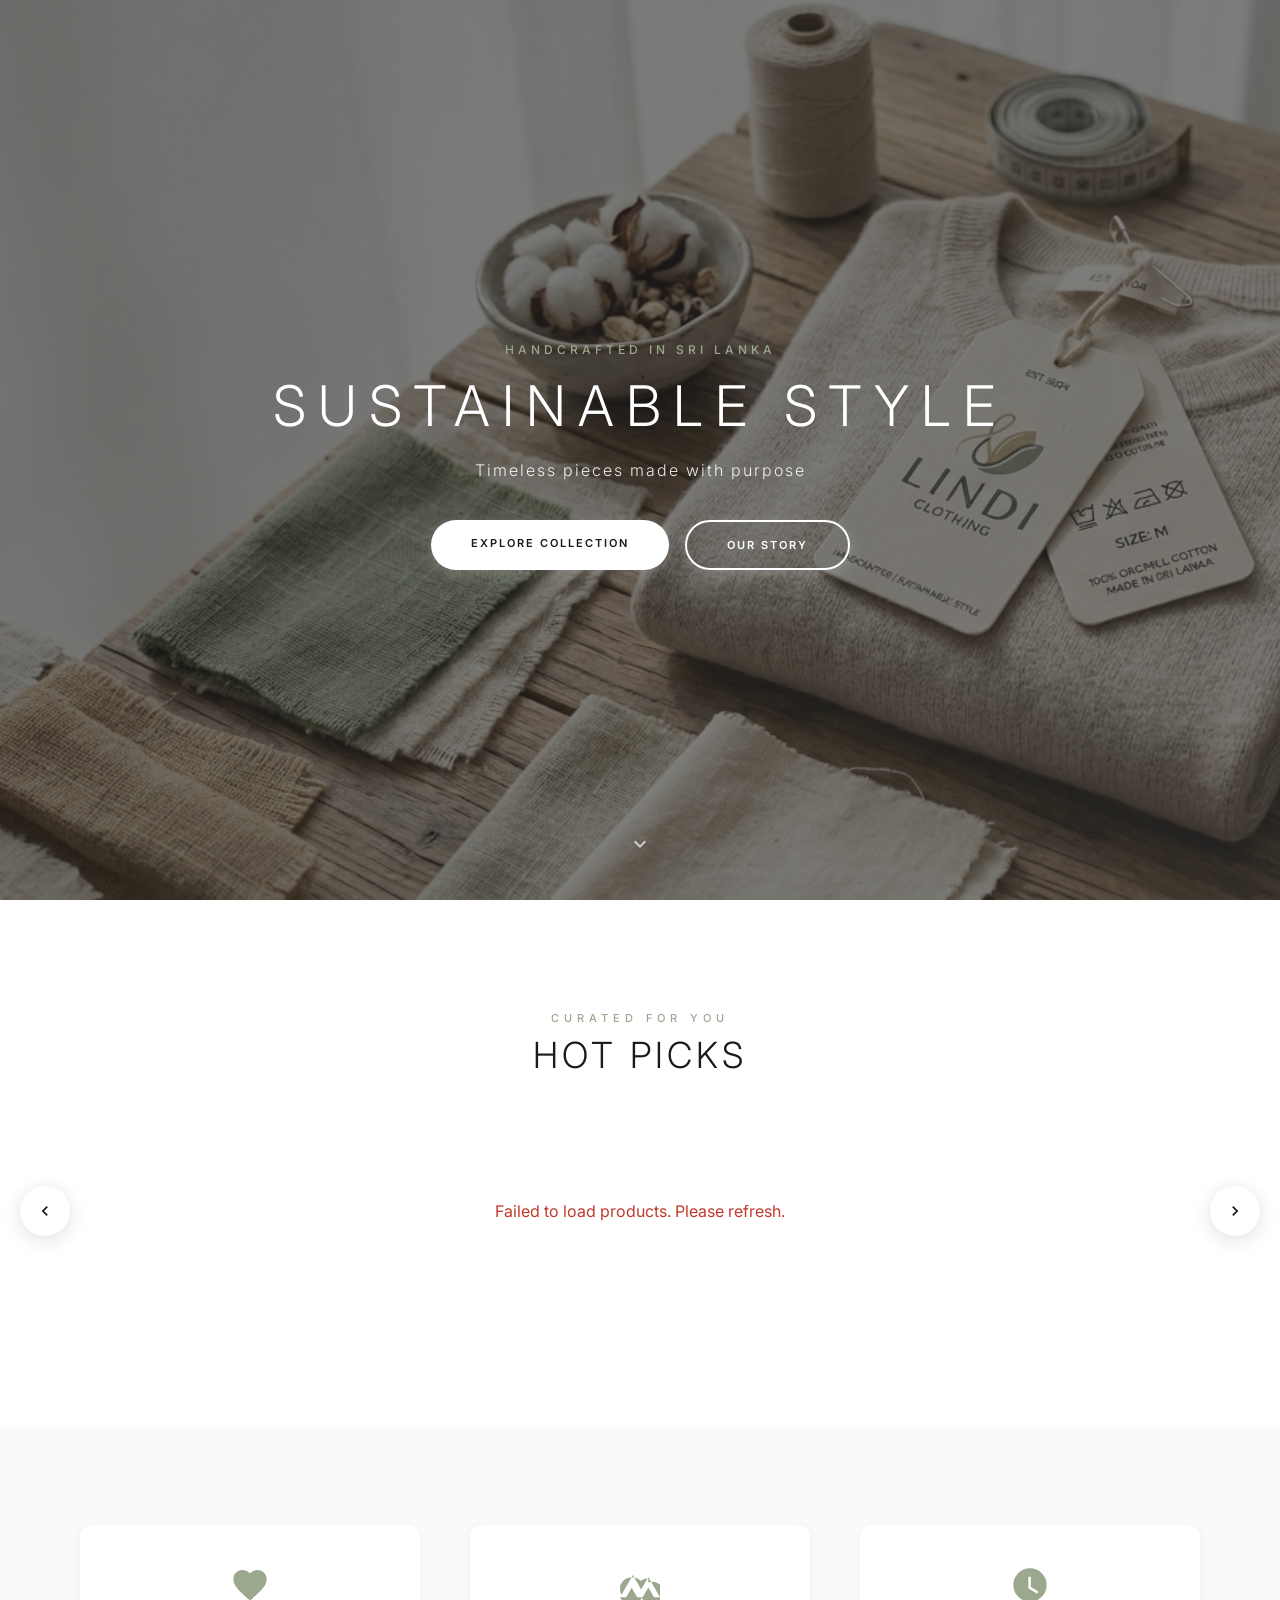
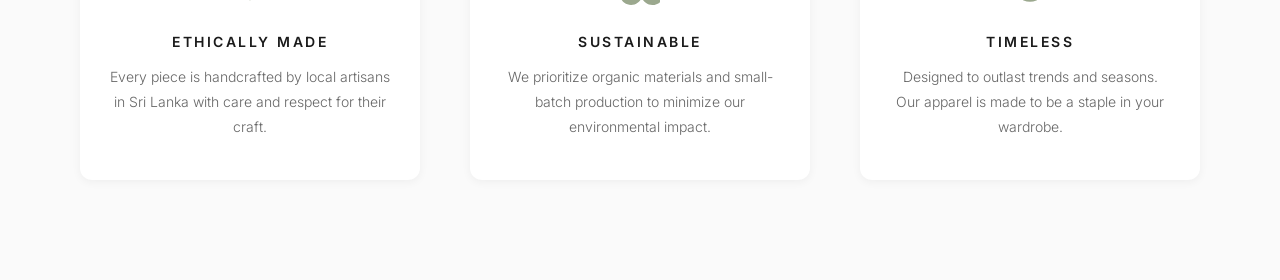
==== commit 4142d318: "Update index.html" ====
--- a/index.html
+++ b/index.html
@@ -5,6 +5,11 @@
   <title>LINDI CLOTHING | Sustainable Style</title>
   <meta name="viewport" content="width=device-width, initial-scale=1.0">
   <link rel="icon" type="image/png" href="favicon.png">
+  <meta property="og:title" content="LINDI CLOTHING | Sustainable Style">
+  <meta property="og:description" content="Handcrafted sustainable clothing made with purpose in Sri Lanka. Timeless pieces designed to last.">
+  <meta property="og:image" content="hero.png">
+  <meta property="og:type" content="website">
+  <script src="components.js" defer></script>
   <link href="https://fonts.googleapis.com/css2?family=Inter:wght@300;400;500;600;700&display=swap" rel="stylesheet">
   <style>
     *, *::before, *::after { box-sizing: border-box; }
@@ -15,6 +20,22 @@
       color: #1a1a1a; 
       overflow-x: hidden; 
     }
+
+    /* --- SKELETON LOADER --- */
+    .skeleton {
+      background: #e0e0e0;
+      background: linear-gradient(90deg, #e0e0e0 25%, #f0f0f0 50%, #e0e0e0 75%);
+      background-size: 200% 100%;
+      animation: skeleton-loading 1.5s infinite;
+      border-radius: 8px;
+    }
+    @keyframes skeleton-loading {
+      0% { background-position: 200% 0; }
+      100% { background-position: -200% 0; }
+    }
+    .skeleton-text { height: 14px; margin-bottom: 8px; width: 100%; }
+    .skeleton-text.short { width: 60%; }
+    .skeleton-img { width: 100%; aspect-ratio: 3/4; border-radius: 12px; margin-bottom: 18px; }
 
     /* --- NAVIGATION --- */
     nav {
@@ -580,33 +601,8 @@
 </head>
 <body>
 
-<!-- NAVIGATION -->
-<nav id="nav">
-  <a href="index.html" class="logo-container">
-    <img src="logo.png" alt="Lindi Logo" class="logo-img">
-    <span class="brand-name">LINDI</span>
-  </a>
-  <div class="nav-links">
-    <a href="index.html" class="nav-link">Home</a>
-    <a href="shop.html" class="nav-link">Shop</a>
-    <a href="about.html" class="nav-link">About</a>
-    <a href="shop.html" class="nav-link nav-cta">Shop Now</a>
-  </div>
-  <button class="mobile-menu-btn" id="mobileMenuBtn">
-    <span></span>
-    <span></span>
-    <span></span>
-  </button>
-</nav>
-
-<!-- MOBILE MENU -->
-<div class="mobile-overlay" id="mobileOverlay"></div>
-<div class="mobile-menu" id="mobileMenu">
-  <a href="index.html">Home</a>
-  <a href="shop.html">Shop</a>
-  <a href="about.html">About</a>
-  <a href="shop.html" class="nav-cta">Shop Now</a>
-</div>
+<!-- NAVIGATION & MOBILE MENU-->
+<site-header></site-header>
 
 <!-- HERO -->
 <section class="hero">
@@ -636,7 +632,10 @@
     </button>
 
     <div class="hp-track" id="track">
-      <p style="text-align: center; width: 100%; padding: 40px; color: #999;">Loading products...</p>
+      <div class="hp-card"><div class="skeleton skeleton-img"></div><div class="skeleton skeleton-text"></div><div class="skeleton skeleton-text short"></div></div>
+      <div class="hp-card"><div class="skeleton skeleton-img"></div><div class="skeleton skeleton-text"></div><div class="skeleton skeleton-text short"></div></div>
+      <div class="hp-card"><div class="skeleton skeleton-img"></div><div class="skeleton skeleton-text"></div><div class="skeleton skeleton-text short"></div></div>
+      <div class="hp-card"><div class="skeleton skeleton-img"></div><div class="skeleton skeleton-text"></div><div class="skeleton skeleton-text short"></div></div>
     </div>
 
     <button class="hp-btn hp-next" id="nextBtn" aria-label="Next">
@@ -667,84 +666,47 @@
 </section>
 
 <!-- FOOTER -->
-<footer>
-  <div class="footer-content">
-    <div class="footer-brand">
-      <h3>LINDI</h3>
-      <p>Handcrafted sustainable clothing made with purpose in Sri Lanka. Quality pieces designed to last.</p>
-      <div class="social-links">
-        <a href="#" aria-label="Instagram"><svg viewBox="0 0 24 24"><path d="M7.8 2h8.4C19.4 2 22 4.6 22 7.8v8.4a5.8 5.8 0 0 1-5.8 5.8H7.8C4.6 22 2 19.4 2 16.2V7.8A5.8 5.8 0 0 1 7.8 2m-.2 2A3.6 3.6 0 0 0 4 7.6v8.8C4 18.39 5.61 20 7.6 20h8.8a3.6 3.6 0 0 0 3.6-3.6V7.6C20 5.61 18.39 4 16.4 4H7.6m9.65 1.5a1.25 1.25 0 0 1 1.25 1.25A1.25 1.25 0 0 1 17.25 8 1.25 1.25 0 0 1 16 6.75a1.25 1.25 0 0 1 1.25-1.25M12 7a5 5 0 0 1 5 5 5 5 0 0 1-5 5 5 5 0 0 1-5-5 5 5 0 0 1 5-5m0 2a3 3 0 0 0-3 3 3 3 0 0 0 3 3 3 3 0 0 0 3-3 3 3 0 0 0-3-3z"/></svg></a>
-        <a href="#" aria-label="Facebook"><svg viewBox="0 0 24 24"><path d="M12 2.04C6.5 2.04 2 6.53 2 12.06C2 17.06 5.66 21.21 10.44 21.96V14.96H7.9V12.06H10.44V9.85C10.44 7.34 11.93 5.96 14.22 5.96C15.31 5.96 16.45 6.15 16.45 6.15V8.62H15.19C13.95 8.62 13.56 9.39 13.56 10.18V12.06H16.34L15.89 14.96H13.56V21.96A10 10 0 0 0 22 12.06C22 6.53 17.5 2.04 12 2.04Z"/></svg></a>
-        <a href="https://wa.me/94725050456" aria-label="WhatsApp"><svg viewBox="0 0 24 24"><path d="M17.472 14.382c-.297-.149-1.758-.867-2.03-.967-.273-.099-.471-.148-.67.15-.197.297-.767.966-.94 1.164-.173.199-.347.223-.644.075-.297-.15-1.255-.463-2.39-1.475-.883-.788-1.48-1.761-1.653-2.059-.173-.297-.018-.458.13-.606.134-.133.298-.347.446-.52.149-.174.198-.298.298-.497.099-.198.05-.371-.025-.52-.075-.149-.669-1.612-.916-2.207-.242-.579-.487-.5-.669-.51-.173-.008-.371-.01-.57-.01-.198 0-.52.074-.792.372-.272.297-1.04 1.016-1.04 2.479 0 1.462 1.065 2.875 1.213 3.074.149.198 2.096 3.2 5.077 4.487.709.306 1.262.489 1.694.625.712.227 1.36.195 1.871.118.571-.085 1.758-.719 2.006-1.413.248-.694.248-1.289.173-1.413-.074-.124-.272-.198-.57-.347m-5.421 7.403h-.004a9.87 9.87 0 01-5.031-1.378l-.361-.214-3.741.982.998-3.648-.235-.374a9.86 9.86 0 01-1.51-5.26c.001-5.45 4.436-9.884 9.888-9.884 2.64 0 5.122 1.03 6.988 2.898a9.825 9.825 0 012.893 6.994c-.003 5.45-4.437 9.884-9.885 9.884m8.413-18.297A11.815 11.815 0 0012.05 0C5.495 0 .16 5.335.157 11.892c0 2.096.547 4.142 1.588 5.945L.057 24l6.305-1.654a11.882 11.882 0 005.683 1.448h.005c6.554 0 11.89-5.335 11.893-11.893a11.821 11.821 0 00-3.48-8.413z"/></svg></a>
-      </div>
-    </div>
-    <div class="footer-section">
-      <h4>Shop</h4>
-      <a href="shop.html">All Products</a>
-      <a href="shop.html">Tees</a>
-      <a href="shop.html">Hoodies</a>
-      <a href="shop.html">Bottoms</a>
-    </div>
-    <div class="footer-section">
-      <h4>About</h4>
-      <a href="about.html">Our Story</a>
-      <a href="about.html">Sustainability</a>
-      <a href="about.html">Artisans</a>
-      <a href="about.html">Contact</a>
-    </div>
-    <div class="footer-section">
-      <h4>Support</h4>
-      <a href="#">Size Guide</a>
-      <a href="#">Shipping</a>
-      <a href="#">Returns</a>
-      <a href="#">FAQ</a>
-    </div>
-  </div>
-  <div class="footer-bottom">
-    <p>&copy; 2026 LINDI CLOTHING — Handcrafted in Sri Lanka</p>
-  </div>
-</footer>
+<site-footer></site-footer>
 
 <script>
-  // Google Sheets CSV URL
-  const SHEET_URL = 'https://docs.google.com/spreadsheets/d/e/2PACX-1vTyn9TEs3uohcqEIEprT17tWsA6br8xHRO5i0ElG3-lrYaMAOK5vWKCKyGYA-6IdJKclOwkcXUMuQdh/pub?gid=0&single=true&output=csv';
-
-  // Parse CSV
-  function parseCSV(csv) {
-    const lines = csv.split('\n');
-    const headers = lines[0].split(',');
-    const products = [];
-    
-    for (let i = 1; i < lines.length; i++) {
-      if (!lines[i].trim()) continue;
-      const values = lines[i].split(',');
-      const product = {};
-      headers.forEach((header, index) => {
-        product[header.trim()] = values[index] ? values[index].trim() : '';
-      });
-      if (product['Product Name']) {
-        products.push(product);
-      }
-    }
-    return products;
-  }
-
-  // Convert Google Drive URL to direct image URL
-  function convertDriveUrl(url) {
-    if (!url) return '';
-    const match = url.match(/\/d\/([a-zA-Z0-9_-]+)/);
-    if (match) {
-      return `https://drive.google.com/uc?export=view&id=${match[1]}`;
-    }
-    return url;
-  }
-
-  // Load products from Google Sheets
+  // Airtable API Configuration
+  const AIRTABLE_PAT = 'patdjLeSg0BYYkuvA.2c4afb4d9cc56debf46c1efd6544e03ba165d24fb9052aeb8a045ef05cc5eb6b'; // Replace with your Personal Access Token
+  const AIRTABLE_BASE_ID = 'appewXxXfBtXuTHLp'; // Replace with your Base ID (app...)
+  const AIRTABLE_TABLE_NAME = 'Products'; // Replace with your Table Name
+
+  // Load products from Airtable
   async function loadProducts() {
     try {
-      const response = await fetch(SHEET_URL);
-      const csv = await response.text();
-      const products = parseCSV(csv);
+      let records = [];
+
+      // If credentials are placeholders, use mock data
+      if (AIRTABLE_PAT.includes('YOUR_') || AIRTABLE_BASE_ID.includes('YOUR_')) {
+        console.log('Using mock Airtable data. Replace credentials to fetch live data.');
+        records = getMockAirtableData();
+      } else {
+        const url = `https://api.airtable.com/v0/${AIRTABLE_BASE_ID}/${AIRTABLE_TABLE_NAME}`;
+        const response = await fetch(url, {
+          headers: {
+            'Authorization': `Bearer ${AIRTABLE_PAT}`
+          }
+        });
+        
+        if (!response.ok) {
+          throw new Error('Airtable API error: ' + response.statusText);
+        }
+        const data = await response.json();
+        records = data.records;
+      }
+
+      // Convert Airtable records to our product format
+      const products = records.map(record => ({
+        'Product Name': record.fields['Product Name'] || 'Unknown Product',
+        'Price': record.fields['Price'] || 0,
+        'Description': record.fields['Description'] || '',
+        'Image URL': record.fields['Image'] && record.fields['Image'].length > 0 ? record.fields['Image'][0].url : '',
+        'Category': record.fields['Category'] || 'tees'
+      }));
+
       renderCarousel(products);
     } catch (error) {
       console.error('Error loading products:', error);
@@ -752,6 +714,43 @@
     }
   }
 
+  function getMockAirtableData() {
+    return [
+      {
+        fields: {
+          "Product Name": "Classic White Tee",
+          "Price": 2500,
+          "Description": "Our signature sustainable white tee.",
+          "Image": [{ "url": "https://images.unsplash.com/photo-1521572163474-6864f9cf17ab?auto=format&fit=crop&q=80&w=800" }]
+        }
+      },
+      {
+        fields: {
+          "Product Name": "Essential Black Hoodie",
+          "Price": 5500,
+          "Description": "Warm, cozy, and perfect for evenings.",
+          "Image": [{ "url": "https://images.unsplash.com/photo-1556821840-3a63f95609a7?auto=format&fit=crop&q=80&w=800" }]
+        }
+      },
+      {
+        fields: {
+          "Product Name": "Linen Trousers",
+          "Price": 4800,
+          "Description": "Breathable linen trousers for everyday wear.",
+          "Image": [{ "url": "https://images.unsplash.com/photo-1555689986-2603833215ea?auto=format&fit=crop&q=80&w=800" }]
+        }
+      },
+      {
+        fields: {
+          "Product Name": "Earth Tone Sweatshirt",
+          "Price": 4200,
+          "Description": "Hand-dyed organic cotton sweatshirt.",
+          "Image": [{ "url": "https://images.unsplash.com/photo-1572495641004-28421ae52e52?auto=format&fit=crop&q=80&w=800" }]
+        }
+      }
+    ];
+  }
+
   // Render carousel products
   function renderCarousel(products) {
     const track = document.getElementById('track');
@@ -761,7 +760,7 @@
     const carouselProducts = products.slice(0, 4);
 
     carouselProducts.forEach((product, index) => {
-      const imageUrl = convertDriveUrl(product['Image URLs']);
+      const imageUrl = product['Image URL'];
       const price = parseFloat(product['Price']);
       const formattedPrice = `Rs. ${price.toLocaleString()}`;
       
@@ -821,34 +820,6 @@
     document.getElementById('prevBtn').onclick = () => go(cur - 1);
   }
 
-  // Mobile menu
-  const mobileMenuBtn = document.getElementById('mobileMenuBtn');
-  const mobileMenu = document.getElementById('mobileMenu');
-  const mobileOverlay = document.getElementById('mobileOverlay');
-
-  mobileMenuBtn.addEventListener('click', () => {
-    mobileMenuBtn.classList.toggle('active');
-    mobileMenu.classList.toggle('open');
-    mobileOverlay.classList.toggle('open');
-    document.body.style.overflow = mobileMenu.classList.contains('open') ? 'hidden' : '';
-  });
-
-  mobileOverlay.addEventListener('click', () => {
-    mobileMenuBtn.classList.remove('active');
-    mobileMenu.classList.remove('open');
-    mobileOverlay.classList.remove('open');
-    document.body.style.overflow = '';
-  });
-
-  // Scroll effect on nav
-  window.addEventListener('scroll', () => {
-    const nav = document.getElementById('nav');
-    if (window.scrollY > 50) {
-      nav.classList.add('scrolled');
-    } else {
-      nav.classList.remove('scrolled');
-    }
-  });
 
   // WhatsApp function
   function openWA(item) {
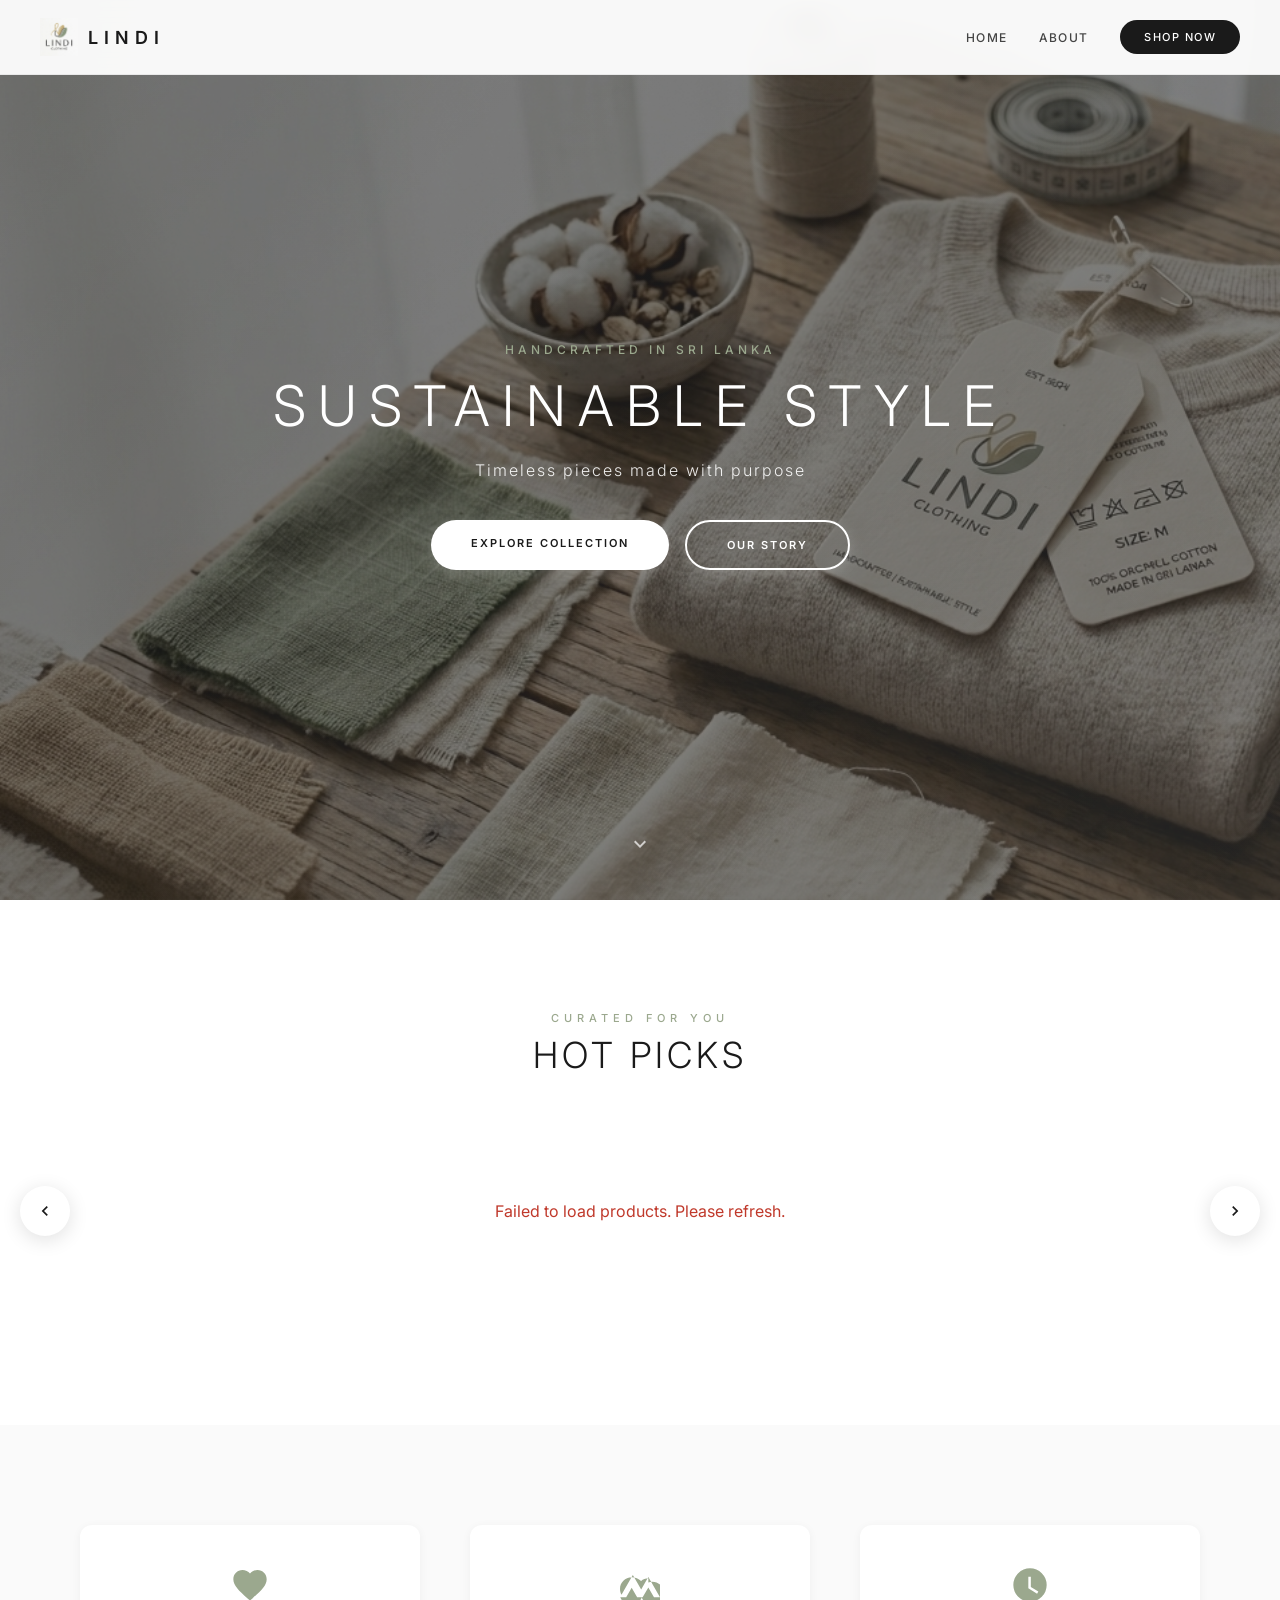
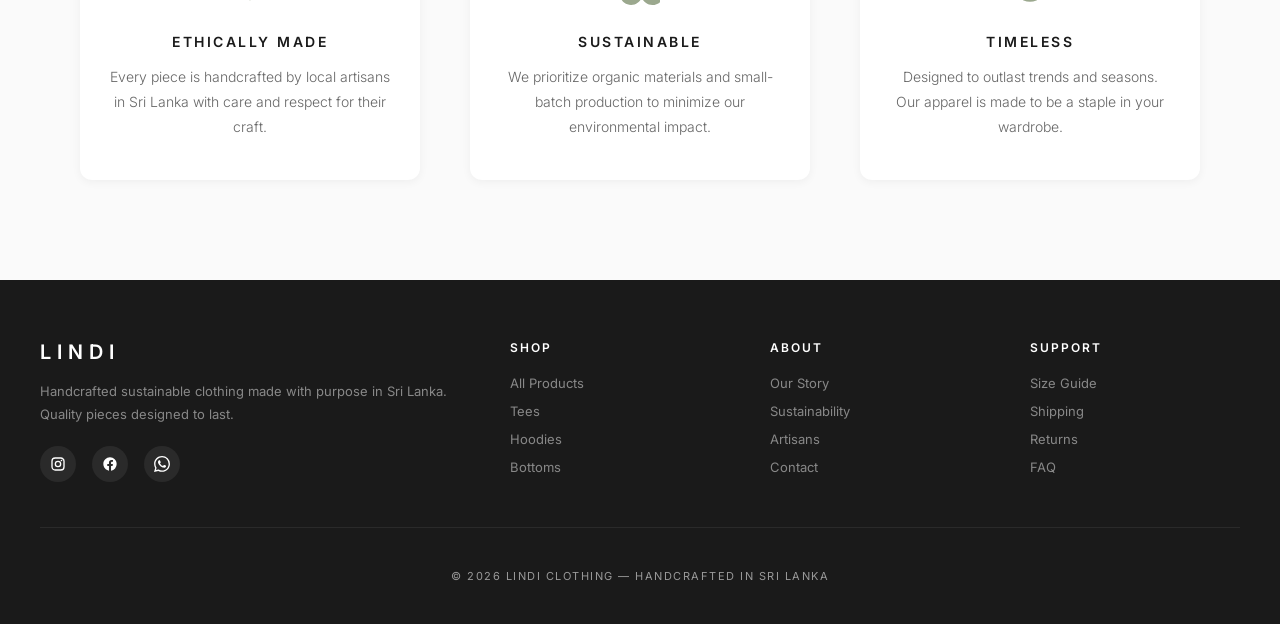
==== commit 2649fd1a: "Update index.html" ====
--- a/index.html
+++ b/index.html
@@ -4,7 +4,7 @@
   <meta charset="UTF-8">
   <title>LINDI CLOTHING | Sustainable Style</title>
   <meta name="viewport" content="width=device-width, initial-scale=1.0">
-  <link rel="icon" type="image/png" href="favicon.png">
+  <link rel="icon" type="image/png" href="favicon.jpeg">
   <meta property="og:title" content="LINDI CLOTHING | Sustainable Style">
   <meta property="og:description" content="Handcrafted sustainable clothing made with purpose in Sri Lanka. Timeless pieces designed to last.">
   <meta property="og:image" content="hero.png">
